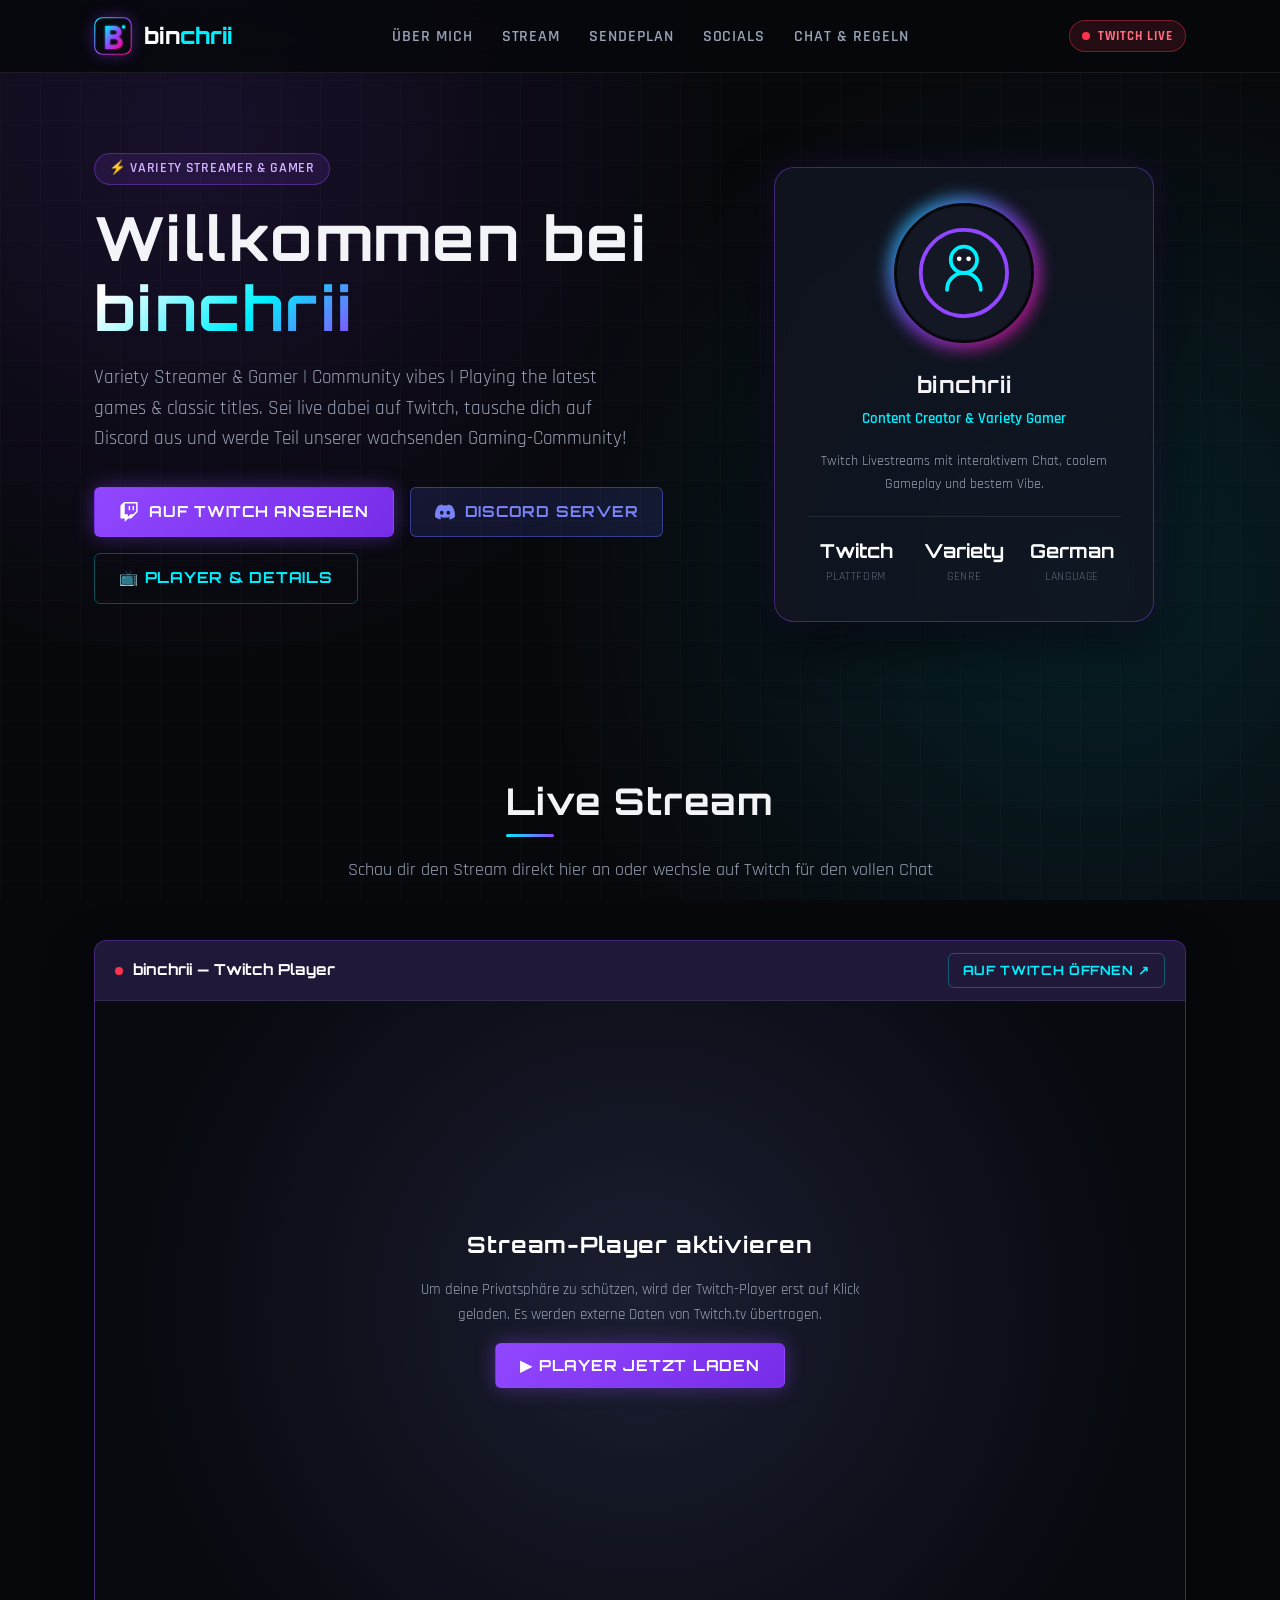
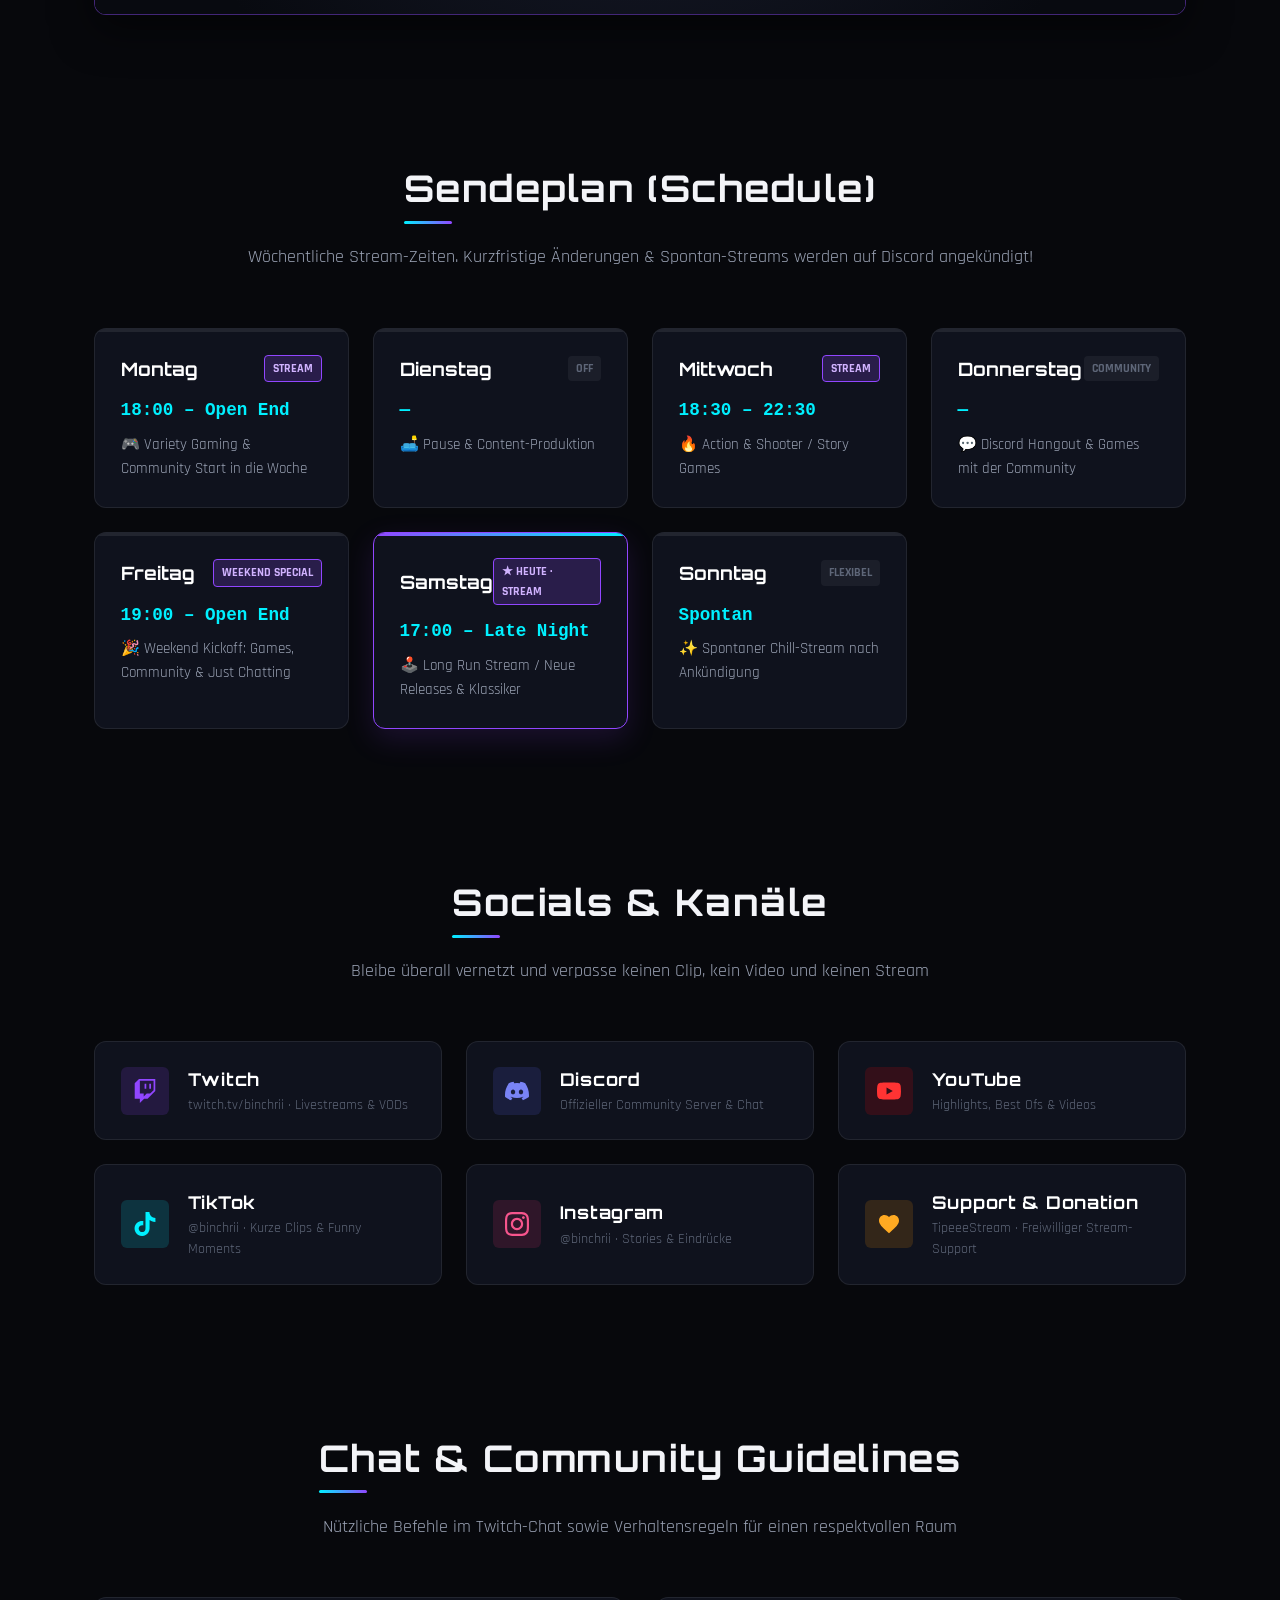
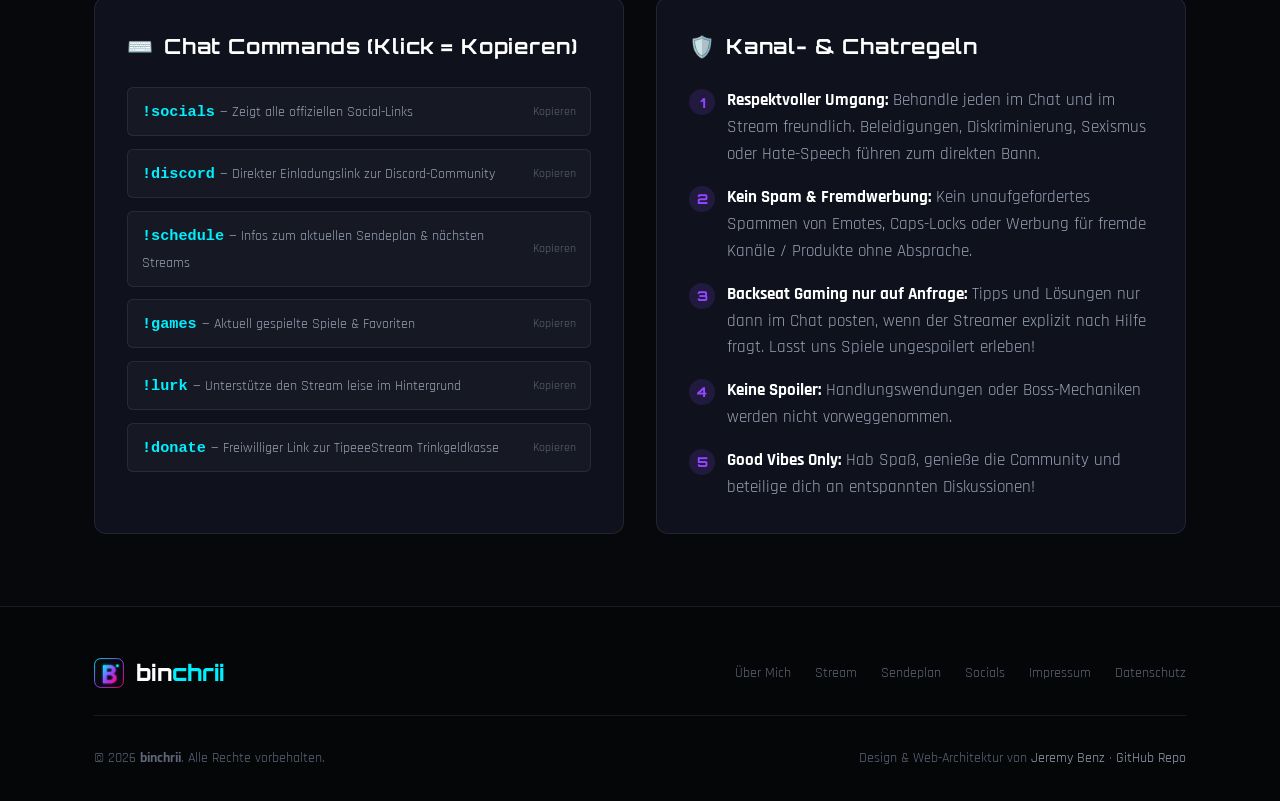
==== index.html @ 11d56824 "feat(web): initial responsive cyberpunk streamer website for binchrii" ====
<!DOCTYPE html>
<html lang="de">
<head>
  <meta charset="UTF-8">
  <meta name="viewport" content="width=device-width, initial-scale=1.0">
  <title>binchrii — Offizielle Web-Präsenz & Twitch Streamer Hub</title>
  <meta name="description" content="Offizielle Website für den Twitch-Streamer binchrii. Variety Gaming, Community Streams, aktueller Sendeplan, Chat-Befehle und alle Social-Media-Links.">
  <meta name="theme-color" content="#07080c">
  
  <!-- Open Graph / Social Meta -->
  <meta property="og:type" content="website">
  <meta property="og:url" content="https://benzjeremy.github.io/binchrii/">
  <meta property="og:title" content="binchrii — Variety Streamer & Gamer">
  <meta property="og:description" content="Community vibes, aktuelle Spiele, Klassiker und regelmäßige Livestreams auf Twitch.">
  <meta property="og:image" content="https://benzjeremy.github.io/binchrii/favicon.svg">

  <!-- Favicon -->
  <link rel="icon" type="image/svg+xml" href="favicon.svg">
  <link rel="alternate icon" href="favicon.ico">

  <!-- Google Fonts: Orbitron & Rajdhani -->
  <link rel="preconnect" href="https://fonts.googleapis.com">
  <link rel="preconnect" href="https://fonts.gstatic.com" crossorigin>
  <link href="https://fonts.googleapis.com/css2?family=Orbitron:wght@500;700;800;900&family=Rajdhani:wght@500;600;700&display=swap" rel="stylesheet">

  <!-- Custom CSS -->
  <link rel="stylesheet" href="style.css">
</head>
<body>

  <!-- ==================== HEADER / NAVBAR ==================== -->
  <header class="site-header">
    <div class="container nav-wrap">
      <a href="#" class="brand" aria-label="binchrii Startseite">
        <div class="brand-icon">
          <img src="favicon.svg" alt="binchrii Logo" width="38" height="38">
        </div>
        <span>bin<span class="brand-highlight">chrii</span></span>
      </a>

      <ul class="nav-links" id="main-nav">
        <li><a href="#about">Über Mich</a></li>
        <li><a href="#stream">Stream</a></li>
        <li><a href="#schedule">Sendeplan</a></li>
        <li><a href="#socials">Socials</a></li>
        <li><a href="#community">Chat & Regeln</a></li>
      </ul>

      <div class="nav-cta">
        <a href="https://twitch.tv/binchrii" target="_blank" rel="noopener noreferrer" class="live-badge" title="Direkt zu twitch.tv/binchrii">
          <span class="pulse-dot"></span>
          <span>Twitch Live</span>
        </a>
        <button class="mobile-toggle" aria-label="Menü umschalten" aria-expanded="false">☰</button>
      </div>
    </div>
  </header>

  <!-- ==================== HERO SECTION ==================== -->
  <section class="hero" id="about">
    <div class="container hero-grid">
      <div class="hero-content">
        <div class="hero-tagline">
          <span>⚡ Variety Streamer & Gamer</span>
        </div>
        <h1 class="hero-title">
          Willkommen bei <br>
          <span class="gradient-text">binchrii</span>
        </h1>
        <p class="hero-bio">
          Variety Streamer & Gamer | Community vibes | Playing the latest games & classic titles. Sei live dabei auf Twitch, tausche dich auf Discord aus und werde Teil unserer wachsenden Gaming-Community!
        </p>

        <div class="hero-actions">
          <a href="https://twitch.tv/binchrii" target="_blank" rel="noopener noreferrer" class="btn btn-twitch">
            <svg width="20" height="20" viewBox="0 0 24 24" fill="currentColor">
              <path d="M11.571 4.714h1.715v5.143H11.57zm4.715 0H18v5.143h-1.714zM6 0L1.714 4.286v15.428h5.143V24l4.286-4.286h3.428L22.286 12V0zm14.571 11.143l-3.428 3.428h-3.429l-3 3v-3H6.857V1.714h13.714Z"/>
            </svg>
            Auf Twitch Ansehen
          </a>
          <a href="https://discord.com/invite/e4YFVhpDB4" target="_blank" rel="noopener noreferrer" class="btn btn-discord">
            <svg width="20" height="20" viewBox="0 0 24 24" fill="currentColor">
              <path d="M20.317 4.37a19.791 19.791 0 0 0-4.885-1.515.074.074 0 0 0-.079.037c-.21.375-.444.864-.608 1.25a18.27 18.27 0 0 0-5.487 0 12.64 12.64 0 0 0-.617-1.25.077.077 0 0 0-.079-.037A19.736 19.736 0 0 0 3.677 4.37a.07.07 0 0 0-.032.027C.533 9.046-.32 13.58.099 18.057a.082.082 0 0 0 .031.057 19.9 19.9 0 0 0 5.993 3.03.078.078 0 0 0 .084-.028 14.09 14.09 0 0 0 1.226-1.994.076.076 0 0 0-.041-.106 13.107 13.107 0 0 1-1.872-.892.077.077 0 0 1-.008-.128 10.2 10.2 0 0 0 .372-.292.074.074 0 0 1 .077-.01c3.929 1.793 8.18 1.793 12.061 0a.074.074 0 0 1 .078.01c.12.098.246.198.373.292a.077.077 0 0 1-.006.127 12.299 12.299 0 0 1-1.873.893.077.077 0 0 0-.041.107c.36.698.772 1.362 1.225 1.993a.076.076 0 0 0 .084.028 19.839 19.839 0 0 0 6.002-3.03.077.077 0 0 0 .032-.054c.5-5.177-.838-9.674-3.549-13.66a.061.061 0 0 0-.031-.028zM8.02 15.33c-1.183 0-2.157-1.085-2.157-2.419 0-1.333.956-2.419 2.157-2.419 1.21 0 2.176 1.096 2.157 2.42 0 1.333-.956 2.418-2.157 2.418zm7.975 0c-1.183 0-2.157-1.085-2.157-2.419 0-1.333.955-2.419 2.157-2.419 1.21 0 2.176 1.096 2.157 2.42 0 1.333-.946 2.418-2.157 2.418z"/>
            </svg>
            Discord Server
          </a>
          <a href="#stream" class="btn btn-outline">
            📺 Player & Details
          </a>
        </div>
      </div>

      <!-- Streamer Avatar Card -->
      <div class="hero-visual">
        <div class="streamer-card">
          <div class="avatar-wrapper">
            <div class="avatar-glow"></div>
            <div class="avatar-img">
              <svg viewBox="0 0 100 100" fill="none" xmlns="http://www.w3.org/2000/svg">
                <circle cx="50" cy="50" r="46" stroke="#9146ff" stroke-width="4"/>
                <path d="M32 68C32 58 40 50 50 50C60 50 68 58 68 68" stroke="#00f0ff" stroke-width="4" stroke-linecap="round"/>
                <circle cx="50" cy="36" r="14" stroke="#00f0ff" stroke-width="4"/>
                <circle cx="45" cy="35" r="2.5" fill="#fff"/>
                <circle cx="55" cy="35" r="2.5" fill="#fff"/>
              </svg>
            </div>
          </div>
          <div class="streamer-meta">
            <h3>binchrii</h3>
            <div class="streamer-role">Content Creator & Variety Gamer</div>
            <p style="font-size: 0.9rem;">Twitch Livestreams mit interaktivem Chat, coolem Gameplay und bestem Vibe.</p>
          </div>
          <div class="stream-stats">
            <div class="stat-item">
              <div class="stat-value">Twitch</div>
              <div class="stat-label">Plattform</div>
            </div>
            <div class="stat-item">
              <div class="stat-value">Variety</div>
              <div class="stat-label">Genre</div>
            </div>
            <div class="stat-item">
              <div class="stat-value">German</div>
              <div class="stat-label">Language</div>
            </div>
          </div>
        </div>
      </div>
    </div>
  </section>

  <!-- ==================== STREAM PLAYER SECTION ==================== -->
  <section class="section" id="stream">
    <div class="container">
      <div class="section-header">
        <h2 class="section-title">Live Stream</h2>
        <p class="section-subtitle">Schau dir den Stream direkt hier an oder wechsle auf Twitch für den vollen Chat</p>
      </div>

      <div class="player-box">
        <div class="player-header">
          <div class="player-title">
            <span class="pulse-dot"></span>
            <span>binchrii — Twitch Player</span>
          </div>
          <a href="https://twitch.tv/binchrii" target="_blank" rel="noopener noreferrer" class="btn btn-outline" style="padding: 6px 14px; font-size: 0.8rem;">
            Auf Twitch öffnen ↗
          </a>
        </div>
        <div class="player-frame-wrap" id="twitch-player-container">
          <div class="player-placeholder" id="player-placeholder">
            <h3 style="color:#fff; font-size: 1.4rem;">Stream-Player aktivieren</h3>
            <p style="max-width: 480px; font-size: 0.95rem;">
              Um deine Privatsphäre zu schützen, wird der Twitch-Player erst auf Klick geladen. Es werden externe Daten von Twitch.tv übertragen.
            </p>
            <button id="load-player-btn" class="btn btn-twitch">
              ▶ Player jetzt laden
            </button>
          </div>
        </div>
      </div>
    </div>
  </section>

  <!-- ==================== SCHEDULE SECTION ==================== -->
  <section class="section" id="schedule">
    <div class="container">
      <div class="section-header">
        <h2 class="section-title">Sendeplan (Schedule)</h2>
        <p class="section-subtitle">Wöchentliche Stream-Zeiten. Kurzfristige Änderungen & Spontan-Streams werden auf Discord angekündigt!</p>
      </div>

      <div class="schedule-grid">
        <!-- Monday -->
        <div class="schedule-card" data-day="monday">
          <div class="schedule-day">
            <span class="day-name">Montag</span>
            <span class="day-badge stream">Stream</span>
          </div>
          <div class="schedule-time">18:00 – Open End</div>
          <div class="schedule-game">🎮 Variety Gaming & Community Start in die Woche</div>
        </div>

        <!-- Tuesday -->
        <div class="schedule-card" data-day="tuesday">
          <div class="schedule-day">
            <span class="day-name">Dienstag</span>
            <span class="day-badge off">Off</span>
          </div>
          <div class="schedule-time">—</div>
          <div class="schedule-game">🛋️ Pause & Content-Produktion</div>
        </div>

        <!-- Wednesday -->
        <div class="schedule-card" data-day="wednesday">
          <div class="schedule-day">
            <span class="day-name">Mittwoch</span>
            <span class="day-badge stream">Stream</span>
          </div>
          <div class="schedule-time">18:30 – 22:30</div>
          <div class="schedule-game">🔥 Action & Shooter / Story Games</div>
        </div>

        <!-- Thursday -->
        <div class="schedule-card" data-day="thursday">
          <div class="schedule-day">
            <span class="day-name">Donnerstag</span>
            <span class="day-badge off">Community</span>
          </div>
          <div class="schedule-time">—</div>
          <div class="schedule-game">💬 Discord Hangout & Games mit der Community</div>
        </div>

        <!-- Friday -->
        <div class="schedule-card" data-day="friday">
          <div class="schedule-day">
            <span class="day-name">Freitag</span>
            <span class="day-badge stream">Weekend Special</span>
          </div>
          <div class="schedule-time">19:00 – Open End</div>
          <div class="schedule-game">🎉 Weekend Kickoff: Games, Community & Just Chatting</div>
        </div>

        <!-- Saturday -->
        <div class="schedule-card" data-day="saturday">
          <div class="schedule-day">
            <span class="day-name">Samstag</span>
            <span class="day-badge stream">Stream</span>
          </div>
          <div class="schedule-time">17:00 – Late Night</div>
          <div class="schedule-game">🕹️ Long Run Stream / Neue Releases & Klassiker</div>
        </div>

        <!-- Sunday -->
        <div class="schedule-card" data-day="sunday">
          <div class="schedule-day">
            <span class="day-name">Sonntag</span>
            <span class="day-badge off">Flexibel</span>
          </div>
          <div class="schedule-time">Spontan</div>
          <div class="schedule-game">✨ Spontaner Chill-Stream nach Ankündigung</div>
        </div>
      </div>
    </div>
  </section>

  <!-- ==================== SOCIALS GRID ==================== -->
  <section class="section" id="socials">
    <div class="container">
      <div class="section-header">
        <h2 class="section-title">Socials & Kanäle</h2>
        <p class="section-subtitle">Bleibe überall vernetzt und verpasse keinen Clip, kein Video und keinen Stream</p>
      </div>

      <div class="socials-grid">
        <!-- Twitch -->
        <a href="https://twitch.tv/binchrii" target="_blank" rel="noopener noreferrer" class="social-card" data-network="twitch">
          <div class="social-icon">
            <svg width="24" height="24" viewBox="0 0 24 24" fill="currentColor">
              <path d="M11.571 4.714h1.715v5.143H11.57zm4.715 0H18v5.143h-1.714zM6 0L1.714 4.286v15.428h5.143V24l4.286-4.286h3.428L22.286 12V0zm14.571 11.143l-3.428 3.428h-3.429l-3 3v-3H6.857V1.714h13.714Z"/>
            </svg>
          </div>
          <div class="social-info">
            <h4>Twitch</h4>
            <p>twitch.tv/binchrii · Livestreams & VODs</p>
          </div>
        </a>

        <!-- Discord -->
        <a href="https://discord.com/invite/e4YFVhpDB4" target="_blank" rel="noopener noreferrer" class="social-card" data-network="discord">
          <div class="social-icon">
            <svg width="24" height="24" viewBox="0 0 24 24" fill="currentColor">
              <path d="M20.317 4.37a19.791 19.791 0 0 0-4.885-1.515.074.074 0 0 0-.079.037c-.21.375-.444.864-.608 1.25a18.27 18.27 0 0 0-5.487 0 12.64 12.64 0 0 0-.617-1.25.077.077 0 0 0-.079-.037A19.736 19.736 0 0 0 3.677 4.37a.07.07 0 0 0-.032.027C.533 9.046-.32 13.58.099 18.057a.082.082 0 0 0 .031.057 19.9 19.9 0 0 0 5.993 3.03.078.078 0 0 0 .084-.028 14.09 14.09 0 0 0 1.226-1.994.076.076 0 0 0-.041-.106 13.107 13.107 0 0 1-1.872-.892.077.077 0 0 1-.008-.128 10.2 10.2 0 0 0 .372-.292.074.074 0 0 1 .077-.01c3.929 1.793 8.18 1.793 12.061 0a.074.074 0 0 1 .078.01c.12.098.246.198.373.292a.077.077 0 0 1-.006.127 12.299 12.299 0 0 1-1.873.893.077.077 0 0 0-.041.107c.36.698.772 1.362 1.225 1.993a.076.076 0 0 0 .084.028 19.839 19.839 0 0 0 6.002-3.03.077.077 0 0 0 .032-.054c.5-5.177-.838-9.674-3.549-13.66a.061.061 0 0 0-.031-.028zM8.02 15.33c-1.183 0-2.157-1.085-2.157-2.419 0-1.333.956-2.419 2.157-2.419 1.21 0 2.176 1.096 2.157 2.42 0 1.333-.956 2.418-2.157 2.418zm7.975 0c-1.183 0-2.157-1.085-2.157-2.419 0-1.333.955-2.419 2.157-2.419 1.21 0 2.176 1.096 2.157 2.42 0 1.333-.946 2.418-2.157 2.418z"/>
            </svg>
          </div>
          <div class="social-info">
            <h4>Discord</h4>
            <p>Offizieller Community Server & Chat</p>
          </div>
        </a>

        <!-- YouTube -->
        <a href="https://www.youtube.com/channel/UCqlCn9YR-PKGJGw3qY9AoHQ" target="_blank" rel="noopener noreferrer" class="social-card" data-network="youtube">
          <div class="social-icon">
            <svg width="24" height="24" viewBox="0 0 24 24" fill="currentColor">
              <path d="M23.498 6.186a3.016 3.016 0 0 0-2.122-2.136C19.505 3.545 12 3.545 12 3.545s-7.505 0-9.377.505A3.017 3.017 0 0 0 .502 6.186C0 8.07 0 12 0 12s0 3.93.502 5.814a3.016 3.016 0 0 0 2.122 2.136c1.871.505 9.376.505 9.376.505s7.505 0 9.377-.505a3.015 3.015 0 0 0 2.122-2.136C24 15.93 24 12 24 12s0-3.93-.502-5.814zM9.545 15.568V8.432L15.818 12l-6.273 3.568z"/>
            </svg>
          </div>
          <div class="social-info">
            <h4>YouTube</h4>
            <p>Highlights, Best Ofs & Videos</p>
          </div>
        </a>

        <!-- TikTok -->
        <a href="https://www.tiktok.com/@binchrii" target="_blank" rel="noopener noreferrer" class="social-card" data-network="tiktok">
          <div class="social-icon">
            <svg width="24" height="24" viewBox="0 0 24 24" fill="currentColor">
              <path d="M12.525.02c1.31-.02 2.61-.01 3.91-.02.08 1.53.63 3.09 1.75 4.17 1.12 1.11 2.7 1.62 4.24 1.79v4.03c-1.44-.05-2.89-.35-4.2-.97-.57-.26-1.1-.59-1.62-1.01-.01 2.92.01 5.84-.02 8.75-.08 1.4-.54 2.79-1.35 3.94-1.31 1.92-3.58 3.17-5.91 3.21-1.43.08-2.86-.31-4.08-1.03-2.02-1.19-3.44-3.37-3.65-5.71-.02-.5-.03-1-.01-1.49.18-1.9 1.12-3.72 2.58-4.96 1.66-1.44 3.98-2.13 6.15-1.72.02 1.48-.04 2.96-.04 4.44-.99-.32-2.15-.23-3.02.37-.63.41-1.11 1.04-1.36 1.75-.21.51-.24 1.07-.14 1.61.24 1.64 1.82 3.02 3.5 2.87 1.12-.01 2.19-.66 2.77-1.61.19-.33.4-.67.41-1.06.1-1.79.06-3.57.07-5.36.01-4.03-.01-8.05.02-12.07z"/>
            </svg>
          </div>
          <div class="social-info">
            <h4>TikTok</h4>
            <p>@binchrii · Kurze Clips & Funny Moments</p>
          </div>
        </a>

        <!-- Instagram -->
        <a href="https://www.instagram.com/binchrii" target="_blank" rel="noopener noreferrer" class="social-card" data-network="instagram">
          <div class="social-icon">
            <svg width="24" height="24" viewBox="0 0 24 24" fill="currentColor">
              <path d="M12 2.163c3.204 0 3.584.012 4.85.07 3.252.148 4.771 1.691 4.919 4.919.058 1.265.069 1.645.069 4.849 0 3.205-.012 3.584-.069 4.849-.149 3.225-1.664 4.771-4.919 4.919-1.266.058-1.644.07-4.85.07-3.204 0-3.584-.012-4.849-.07-3.26-.149-4.771-1.699-4.919-4.92-.058-1.265-.07-1.644-.07-4.849 0-3.204.013-3.583.07-4.849.149-3.227 1.664-4.771 4.919-4.919 1.266-.057 1.645-.069 4.849-.069zm0-2.163c-3.259 0-3.667.014-4.947.072-4.358.2-6.78 2.618-6.98 6.98-.059 1.281-.073 1.689-.073 4.948 0 3.259.014 3.668.072 4.948.2 4.358 2.618 6.78 6.98 6.98 1.281.058 1.689.072 4.948.072 3.259 0 3.668-.014 4.948-.072 4.354-.2 6.782-2.618 6.979-6.98.059-1.28.073-1.689.073-4.948 0-3.259-.014-3.667-.072-4.947-.196-4.354-2.617-6.78-6.979-6.98-1.281-.059-1.69-.073-4.949-.073zm0 5.838c-3.403 0-6.162 2.759-6.162 6.162s2.759 6.163 6.162 6.163 6.162-2.759 6.162-6.163c0-3.403-2.759-6.162-6.162-6.162zm0 10.162c-2.209 0-4-1.79-4-4 0-2.209 1.791-4 4-4s4 1.791 4 4c0 2.21-1.791 4-4 4zm6.406-11.845c-.796 0-1.441.645-1.441 1.44s.645 1.44 1.441 1.44c.795 0 1.439-.645 1.439-1.44s-.644-1.44-1.439-1.44z"/>
            </svg>
          </div>
          <div class="social-info">
            <h4>Instagram</h4>
            <p>@binchrii · Stories & Eindrücke</p>
          </div>
        </a>

        <!-- Tip / Donation -->
        <a href="https://www.tipeeestream.com/binchrii/donation" target="_blank" rel="noopener noreferrer" class="social-card" data-network="tipeee">
          <div class="social-icon">
            <svg width="24" height="24" viewBox="0 0 24 24" fill="currentColor">
              <path d="M12 21.35l-1.45-1.32C5.4 15.36 2 12.28 2 8.5 2 5.42 4.42 3 7.5 3c1.74 0 3.41.81 4.5 2.09C13.09 3.81 14.76 3 16.5 3 19.58 3 22 5.42 22 8.5c0 3.78-3.4 6.86-8.55 11.54L12 21.35z"/>
            </svg>
          </div>
          <div class="social-info">
            <h4>Support & Donation</h4>
            <p>TipeeeStream · Freiwilliger Stream-Support</p>
          </div>
        </a>
      </div>
    </div>
  </section>

  <!-- ==================== COMMANDS & RULES SECTION ==================== -->
  <section class="section" id="community">
    <div class="container">
      <div class="section-header">
        <h2 class="section-title">Chat & Community Guidelines</h2>
        <p class="section-subtitle">Nützliche Befehle im Twitch-Chat sowie Verhaltensregeln für einen respektvollen Raum</p>
      </div>

      <div class="two-col-grid">
        <!-- Chat Commands Directory -->
        <div class="box-card">
          <h3>
            <span>⌨️</span>
            <span>Chat Commands (Klick = Kopieren)</span>
          </h3>
          <div class="commands-list">
            <div class="cmd-item" data-command="!socials" title="Klicken zum Kopieren">
              <div>
                <span class="cmd-trigger">!socials</span>
                <span class="cmd-desc"> — Zeigt alle offiziellen Social-Links</span>
              </div>
              <span class="cmd-copy-hint">Kopieren</span>
            </div>

            <div class="cmd-item" data-command="!discord" title="Klicken zum Kopieren">
              <div>
                <span class="cmd-trigger">!discord</span>
                <span class="cmd-desc"> — Direkter Einladungslink zur Discord-Community</span>
              </div>
              <span class="cmd-copy-hint">Kopieren</span>
            </div>

            <div class="cmd-item" data-command="!schedule" title="Klicken zum Kopieren">
              <div>
                <span class="cmd-trigger">!schedule</span>
                <span class="cmd-desc"> — Infos zum aktuellen Sendeplan & nächsten Streams</span>
              </div>
              <span class="cmd-copy-hint">Kopieren</span>
            </div>

            <div class="cmd-item" data-command="!games" title="Klicken zum Kopieren">
              <div>
                <span class="cmd-trigger">!games</span>
                <span class="cmd-desc"> — Aktuell gespielte Spiele & Favoriten</span>
              </div>
              <span class="cmd-copy-hint">Kopieren</span>
            </div>

            <div class="cmd-item" data-command="!lurk" title="Klicken zum Kopieren">
              <div>
                <span class="cmd-trigger">!lurk</span>
                <span class="cmd-desc"> — Unterstütze den Stream leise im Hintergrund</span>
              </div>
              <span class="cmd-copy-hint">Kopieren</span>
            </div>

            <div class="cmd-item" data-command="!donate" title="Klicken zum Kopieren">
              <div>
                <span class="cmd-trigger">!donate</span>
                <span class="cmd-desc"> — Freiwilliger Link zur TipeeeStream Trinkgeldkasse</span>
              </div>
              <span class="cmd-copy-hint">Kopieren</span>
            </div>
          </div>
        </div>

        <!-- Chat Rules -->
        <div class="box-card">
          <h3>
            <span>🛡️</span>
            <span>Kanal- & Chatregeln</span>
          </h3>
          <ul class="rules-list">
            <li>
              <span class="rule-number">1</span>
              <div>
                <strong style="color:#fff;">Respektvoller Umgang:</strong>
                Behandle jeden im Chat und im Stream freundlich. Beleidigungen, Diskriminierung, Sexismus oder Hate-Speech führen zum direkten Bann.
              </div>
            </li>
            <li>
              <span class="rule-number">2</span>
              <div>
                <strong style="color:#fff;">Kein Spam & Fremdwerbung:</strong>
                Kein unaufgefordertes Spammen von Emotes, Caps-Locks oder Werbung für fremde Kanäle / Produkte ohne Absprache.
              </div>
            </li>
            <li>
              <span class="rule-number">3</span>
              <div>
                <strong style="color:#fff;">Backseat Gaming nur auf Anfrage:</strong>
                Tipps und Lösungen nur dann im Chat posten, wenn der Streamer explizit nach Hilfe fragt. Lasst uns Spiele ungespoilert erleben!
              </div>
            </li>
            <li>
              <span class="rule-number">4</span>
              <div>
                <strong style="color:#fff;">Keine Spoiler:</strong>
                Handlungswendungen oder Boss-Mechaniken werden nicht vorweggenommen.
              </div>
            </li>
            <li>
              <span class="rule-number">5</span>
              <div>
                <strong style="color:#fff;">Good Vibes Only:</strong>
                Hab Spaß, genieße die Community und beteilige dich an entspannten Diskussionen!
              </div>
            </li>
          </ul>
        </div>
      </div>
    </div>
  </section>

  <!-- ==================== FOOTER ==================== -->
  <footer class="site-footer">
    <div class="container">
      <div class="footer-top">
        <div class="brand">
          <img src="favicon.svg" alt="binchrii Logo" width="30" height="30">
          <span>bin<span class="brand-highlight">chrii</span></span>
        </div>
        <ul class="footer-links">
          <li><a href="#about">Über Mich</a></li>
          <li><a href="#stream">Stream</a></li>
          <li><a href="#schedule">Sendeplan</a></li>
          <li><a href="#socials">Socials</a></li>
          <li><a href="impressum.html">Impressum</a></li>
          <li><a href="datenschutz.html">Datenschutz</a></li>
        </ul>
      </div>

      <div class="footer-bottom">
        <div>
          © 2026 <strong>binchrii</strong>. Alle Rechte vorbehalten.
        </div>
        <div class="footer-credit">
          Design & Web-Architektur von <a href="https://benzjeremy.github.io/" target="_blank">Jeremy Benz</a> · 
          <a href="https://github.com/benzjeremy/binchrii" target="_blank">GitHub Repo</a>
        </div>
      </div>
    </div>
  </footer>

  <!-- Toast Notification Container -->
  <div id="toast" class="toast" role="status" aria-live="polite"></div>

  <!-- Vanilla JavaScript -->
  <script src="app.js"></script>
</body>
</html>
---- style.css ----
/* ==========================================================================
   binchrii — Cyberpunk / Neon Streamer Hub Stylesheet
   Pure CSS3 | Zero-Bloat | Fully Responsive
   ========================================================================== */

:root {
  --bg-dark: #07080c;
  --bg-primary: #0b0d13;
  --bg-surface: #121622;
  --bg-card: rgba(18, 22, 34, 0.8);
  --bg-card-hover: rgba(26, 33, 52, 0.9);
  
  --accent-cyan: #00f0ff;
  --accent-cyan-glow: rgba(0, 240, 255, 0.3);
  --accent-purple: #9146ff;
  --accent-purple-glow: rgba(145, 70, 255, 0.35);
  --accent-pink: #ff007f;
  --accent-pink-glow: rgba(255, 0, 127, 0.3);
  --live-color: #ff334b;

  --text-primary: #f3f4f8;
  --text-secondary: #9aa2b4;
  --text-muted: #5e6678;

  --border-subtle: rgba(255, 255, 255, 0.08);
  --border-neon: rgba(0, 240, 255, 0.3);
  --border-purple: rgba(145, 70, 255, 0.4);

  --font-heading: 'Orbitron', 'Rajdhani', -apple-system, BlinkMacSystemFont, "Segoe UI", Roboto, sans-serif;
  --font-body: 'Rajdhani', -apple-system, BlinkMacSystemFont, "Segoe UI", Roboto, sans-serif;
  --font-mono: ui-monospace, SFMono-Regular, Menlo, Monaco, Consolas, monospace;

  --transition-fast: 0.2s ease;
  --transition-normal: 0.3s cubic-bezier(0.16, 1, 0.3, 1);
  --radius-sm: 6px;
  --radius-md: 12px;
  --radius-lg: 20px;
}

/* Reset & Base */
*, *::before, *::after {
  box-sizing: border-box;
  margin: 0;
  padding: 0;
}

html {
  scroll-behavior: smooth;
  color-scheme: dark;
}

body {
  background-color: var(--bg-dark);
  background-image: 
    radial-gradient(circle at 15% 15%, rgba(145, 70, 255, 0.12) 0%, transparent 40%),
    radial-gradient(circle at 85% 65%, rgba(0, 240, 255, 0.1) 0%, transparent 45%),
    linear-gradient(rgba(255, 255, 255, 0.015) 1px, transparent 1px),
    linear-gradient(90deg, rgba(255, 255, 255, 0.015) 1px, transparent 1px);
  background-size: 100% 100%, 100% 100%, 40px 40px, 40px 40px;
  background-attachment: fixed;
  color: var(--text-primary);
  font-family: var(--font-body);
  font-size: 1.05rem;
  line-height: 1.6;
  min-height: 100vh;
  display: flex;
  flex-direction: column;
  overflow-x: hidden;
}

/* Container */
.container {
  max-width: 1140px;
  margin: 0 auto;
  padding: 0 1.5rem;
  width: 100%;
}

/* Typography */
h1, h2, h3, h4, .brand-font {
  font-family: var(--font-heading);
  letter-spacing: 0.04em;
  font-weight: 700;
}

h1 {
  font-size: clamp(2.2rem, 5vw, 3.8rem);
  line-height: 1.15;
}

h2 {
  font-size: clamp(1.6rem, 3.5vw, 2.3rem);
  margin-bottom: 0.8rem;
  position: relative;
  display: inline-block;
}

h2.section-title::after {
  content: '';
  position: absolute;
  left: 0;
  bottom: -6px;
  width: 48px;
  height: 3px;
  background: linear-gradient(90deg, var(--accent-cyan), var(--accent-purple));
  border-radius: 2px;
}

p {
  color: var(--text-secondary);
}

a {
  color: var(--accent-cyan);
  text-decoration: none;
  transition: all var(--transition-fast);
}

a:hover {
  color: #fff;
  text-shadow: 0 0 8px var(--accent-cyan);
}

/* Header & Navbar */
.site-header {
  position: sticky;
  top: 0;
  z-index: 100;
  backdrop-filter: blur(14px);
  -webkit-backdrop-filter: blur(14px);
  background: rgba(7, 8, 12, 0.85);
  border-bottom: 1px solid var(--border-subtle);
  transition: border-color var(--transition-fast);
}

.site-header.scrolled {
  border-bottom-color: var(--border-neon);
}

.nav-wrap {
  display: flex;
  align-items: center;
  justify-content: space-between;
  height: 72px;
}

.brand {
  display: flex;
  align-items: center;
  gap: 12px;
  font-family: var(--font-heading);
  font-size: 1.4rem;
  font-weight: 800;
  color: #fff;
  text-transform: lowercase;
}

.brand-icon {
  width: 38px;
  height: 38px;
  border-radius: 10px;
  display: flex;
  align-items: center;
  justify-content: center;
  box-shadow: 0 0 15px var(--accent-purple-glow);
  transition: transform var(--transition-fast);
}

.brand:hover .brand-icon {
  transform: scale(1.08) rotate(-4deg);
}

.brand-highlight {
  color: var(--accent-cyan);
}

.nav-links {
  display: flex;
  align-items: center;
  gap: 1.8rem;
  list-style: none;
}

.nav-links a {
  font-size: 1rem;
  font-weight: 600;
  color: var(--text-secondary);
  text-transform: uppercase;
  letter-spacing: 0.06em;
  padding: 6px 0;
  position: relative;
}

.nav-links a:hover,
.nav-links a.active {
  color: #fff;
}

.nav-links a::after {
  content: '';
  position: absolute;
  bottom: 0;
  left: 0;
  width: 0;
  height: 2px;
  background: var(--accent-cyan);
  transition: width var(--transition-fast);
  box-shadow: 0 0 8px var(--accent-cyan);
}

.nav-links a:hover::after,
.nav-links a.active::after {
  width: 100%;
}

.nav-cta {
  display: flex;
  align-items: center;
  gap: 1rem;
}

.live-badge {
  display: inline-flex;
  align-items: center;
  gap: 8px;
  background: rgba(255, 51, 75, 0.12);
  border: 1px solid rgba(255, 51, 75, 0.4);
  color: #ff6b7e;
  padding: 5px 12px;
  border-radius: 30px;
  font-size: 0.8rem;
  font-weight: 700;
  letter-spacing: 0.08em;
  text-transform: uppercase;
}

.pulse-dot {
  width: 8px;
  height: 8px;
  background: var(--live-color);
  border-radius: 50%;
  box-shadow: 0 0 0 0 rgba(255, 51, 75, 0.7);
  animation: pulseLive 1.8s infinite;
}

@keyframes pulseLive {
  0% {
    box-shadow: 0 0 0 0 rgba(255, 51, 75, 0.7);
  }
  70% {
    box-shadow: 0 0 0 10px rgba(255, 51, 75, 0);
  }
  100% {
    box-shadow: 0 0 0 0 rgba(255, 51, 75, 0);
  }
}

/* Mobile Toggle */
.mobile-toggle {
  display: none;
  background: none;
  border: none;
  color: var(--text-primary);
  font-size: 1.6rem;
  cursor: pointer;
  padding: 6px;
}

/* Hero Section */
.hero {
  padding: 5rem 0 4rem;
  position: relative;
}

.hero-grid {
  display: grid;
  grid-template-columns: 1.15fr 0.85fr;
  align-items: center;
  gap: 3rem;
}

.hero-tagline {
  display: inline-flex;
  align-items: center;
  gap: 8px;
  padding: 4px 14px;
  background: rgba(145, 70, 255, 0.12);
  border: 1px solid var(--border-purple);
  border-radius: 20px;
  color: #d1b3ff;
  font-size: 0.85rem;
  font-weight: 600;
  letter-spacing: 0.05em;
  margin-bottom: 1.2rem;
  text-transform: uppercase;
}

.hero-title {
  margin-bottom: 1.2rem;
}

.gradient-text {
  background: linear-gradient(135deg, #ffffff 10%, var(--accent-cyan) 60%, var(--accent-purple) 100%);
  -webkit-background-clip: text;
  -webkit-text-fill-color: transparent;
  display: inline-block;
}

.hero-bio {
  font-size: 1.2rem;
  color: var(--text-secondary);
  margin-bottom: 2rem;
  max-width: 540px;
}

.hero-actions {
  display: flex;
  flex-wrap: wrap;
  gap: 1rem;
  margin-bottom: 2rem;
}

/* Buttons */
.btn {
  display: inline-flex;
  align-items: center;
  justify-content: center;
  gap: 10px;
  padding: 12px 24px;
  border-radius: var(--radius-sm);
  font-family: var(--font-heading);
  font-size: 0.95rem;
  font-weight: 700;
  letter-spacing: 0.05em;
  text-transform: uppercase;
  cursor: pointer;
  transition: all var(--transition-normal);
  border: 1px solid transparent;
  text-decoration: none;
}

.btn-twitch {
  background: linear-gradient(135deg, #9146ff, #772ce8);
  color: #fff;
  box-shadow: 0 0 20px rgba(145, 70, 255, 0.4);
}

.btn-twitch:hover {
  background: linear-gradient(135deg, #9f5cf7, #823be8);
  color: #fff;
  box-shadow: 0 0 30px rgba(145, 70, 255, 0.7);
  transform: translateY(-2px);
}

.btn-discord {
  background: rgba(88, 101, 242, 0.15);
  border-color: rgba(88, 101, 242, 0.5);
  color: #7983f5;
}

.btn-discord:hover {
  background: rgba(88, 101, 242, 0.3);
  color: #fff;
  border-color: #5865F2;
  box-shadow: 0 0 20px rgba(88, 101, 242, 0.4);
  transform: translateY(-2px);
}

.btn-outline {
  background: transparent;
  border: 1px solid var(--border-neon);
  color: var(--accent-cyan);
}

.btn-outline:hover {
  background: rgba(0, 240, 255, 0.1);
  color: #fff;
  box-shadow: 0 0 20px var(--accent-cyan-glow);
  transform: translateY(-2px);
}

/* Hero Visual / Avatar Card */
.hero-visual {
  display: flex;
  justify-content: center;
}

.streamer-card {
  position: relative;
  width: 100%;
  max-width: 380px;
  background: var(--bg-card);
  border: 1px solid var(--border-purple);
  border-radius: var(--radius-lg);
  padding: 2.2rem 2rem;
  backdrop-filter: blur(12px);
  text-align: center;
  box-shadow: 0 20px 50px rgba(0, 0, 0, 0.6), 0 0 30px rgba(145, 70, 255, 0.15);
  transition: transform var(--transition-normal), border-color var(--transition-normal);
}

.streamer-card:hover {
  transform: translateY(-4px);
  border-color: var(--accent-cyan);
  box-shadow: 0 24px 60px rgba(0, 0, 0, 0.7), 0 0 35px var(--accent-cyan-glow);
}

.avatar-wrapper {
  position: relative;
  width: 140px;
  height: 140px;
  margin: 0 auto 1.5rem;
}

.avatar-glow {
  position: absolute;
  inset: -6px;
  border-radius: 50%;
  background: linear-gradient(135deg, var(--accent-cyan), var(--accent-purple), var(--accent-pink));
  animation: rotateGrad 6s linear infinite;
  filter: blur(8px);
  opacity: 0.8;
}

.avatar-img {
  position: relative;
  width: 100%;
  height: 100%;
  border-radius: 50%;
  background: #141724;
  border: 3px solid #07080c;
  display: flex;
  align-items: center;
  justify-content: center;
  overflow: hidden;
}

.avatar-img svg {
  width: 70%;
  height: 70%;
}

@keyframes rotateGrad {
  0% { transform: rotate(0deg); }
  100% { transform: rotate(360deg); }
}

.streamer-meta h3 {
  font-size: 1.4rem;
  margin-bottom: 4px;
}

.streamer-role {
  font-size: 0.95rem;
  color: var(--accent-cyan);
  font-weight: 600;
  margin-bottom: 1.2rem;
}

.stream-stats {
  display: grid;
  grid-template-columns: repeat(3, 1fr);
  gap: 10px;
  border-top: 1px solid var(--border-subtle);
  padding-top: 1.2rem;
  margin-top: 1.2rem;
}

.stat-item .stat-value {
  font-family: var(--font-heading);
  font-size: 1.2rem;
  font-weight: 700;
  color: #fff;
}

.stat-item .stat-label {
  font-size: 0.75rem;
  color: var(--text-muted);
  text-transform: uppercase;
  letter-spacing: 0.05em;
}

/* Sections */
.section {
  padding: 4.5rem 0;
  position: relative;
}

.section-header {
  text-align: center;
  margin-bottom: 3.5rem;
}

.section-subtitle {
  margin-top: 0.8rem;
  font-size: 1.1rem;
}

/* Player Embed Section */
.player-box {
  background: var(--bg-card);
  border: 1px solid var(--border-purple);
  border-radius: var(--radius-md);
  overflow: hidden;
  box-shadow: 0 15px 40px rgba(0, 0, 0, 0.5);
}

.player-header {
  display: flex;
  align-items: center;
  justify-content: space-between;
  padding: 12px 20px;
  background: rgba(145, 70, 255, 0.12);
  border-bottom: 1px solid var(--border-subtle);
}

.player-title {
  display: flex;
  align-items: center;
  gap: 10px;
  font-weight: 700;
  font-family: var(--font-heading);
  font-size: 0.95rem;
  color: #fff;
}

.player-frame-wrap {
  position: relative;
  padding-top: 56.25%; /* 16:9 Aspect Ratio */
  width: 100%;
  background: #000;
}

.player-frame-wrap iframe {
  position: absolute;
  top: 0;
  left: 0;
  width: 100%;
  height: 100%;
  border: none;
}

.player-placeholder {
  position: absolute;
  top: 0;
  left: 0;
  width: 100%;
  height: 100%;
  display: flex;
  flex-direction: column;
  align-items: center;
  justify-content: center;
  gap: 1rem;
  background: radial-gradient(circle, #1a1e30 0%, #080a10 80%);
  text-align: center;
  padding: 2rem;
}

/* Schedule Section */
.schedule-grid {
  display: grid;
  grid-template-columns: repeat(auto-fit, minmax(240px, 1fr));
  gap: 1.5rem;
}

.schedule-card {
  background: var(--bg-card);
  border: 1px solid var(--border-subtle);
  border-radius: var(--radius-md);
  padding: 1.6rem;
  transition: all var(--transition-normal);
  position: relative;
  overflow: hidden;
}

.schedule-card::before {
  content: '';
  position: absolute;
  top: 0;
  left: 0;
  right: 0;
  height: 3px;
  background: var(--border-subtle);
  transition: background var(--transition-fast);
}

.schedule-card.active {
  border-color: var(--accent-purple);
  box-shadow: 0 10px 30px rgba(145, 70, 255, 0.15);
}

.schedule-card.active::before {
  background: linear-gradient(90deg, var(--accent-purple), var(--accent-cyan));
}

.schedule-card:hover {
  transform: translateY(-4px);
  border-color: var(--accent-cyan);
  background: var(--bg-card-hover);
}

.schedule-day {
  display: flex;
  justify-content: space-between;
  align-items: center;
  margin-bottom: 0.8rem;
}

.day-name {
  font-family: var(--font-heading);
  font-size: 1.15rem;
  font-weight: 700;
  color: #fff;
}

.day-badge {
  font-size: 0.75rem;
  padding: 3px 8px;
  border-radius: 4px;
  font-weight: 700;
  text-transform: uppercase;
}

.day-badge.stream {
  background: rgba(145, 70, 255, 0.2);
  color: #d1b3ff;
  border: 1px solid var(--accent-purple);
}

.day-badge.off {
  background: rgba(255, 255, 255, 0.05);
  color: var(--text-muted);
}

.schedule-time {
  font-family: var(--font-mono);
  font-size: 1.1rem;
  color: var(--accent-cyan);
  margin-bottom: 0.5rem;
  font-weight: 600;
}

.schedule-game {
  font-size: 0.95rem;
  color: var(--text-secondary);
}

/* Social Cards Grid */
.socials-grid {
  display: grid;
  grid-template-columns: repeat(auto-fit, minmax(280px, 1fr));
  gap: 1.5rem;
}

.social-card {
  display: flex;
  align-items: center;
  gap: 1.2rem;
  background: var(--bg-card);
  border: 1px solid var(--border-subtle);
  border-radius: var(--radius-md);
  padding: 1.4rem 1.6rem;
  transition: all var(--transition-normal);
  color: var(--text-primary);
  text-decoration: none;
}

.social-card:hover {
  transform: translateY(-3px);
  border-color: var(--accent-card-border, var(--accent-cyan));
  box-shadow: 0 10px 25px rgba(0, 0, 0, 0.4), 0 0 15px var(--accent-card-glow, var(--accent-cyan-glow));
}

.social-icon {
  width: 48px;
  height: 48px;
  border-radius: var(--radius-sm);
  display: flex;
  align-items: center;
  justify-content: center;
  background: rgba(255, 255, 255, 0.05);
  flex-shrink: 0;
  transition: transform var(--transition-fast);
}

.social-card:hover .social-icon {
  transform: scale(1.1);
}

.social-info h4 {
  font-size: 1.1rem;
  margin-bottom: 2px;
  color: #fff;
}

.social-info p {
  font-size: 0.85rem;
  color: var(--text-muted);
}

/* Individual Social Themes */
.social-card[data-network="twitch"] {
  --accent-card-border: #9146ff;
  --accent-card-glow: rgba(145, 70, 255, 0.3);
}
.social-card[data-network="twitch"] .social-icon {
  background: rgba(145, 70, 255, 0.15);
  color: #9146ff;
}

.social-card[data-network="discord"] {
  --accent-card-border: #5865F2;
  --accent-card-glow: rgba(88, 101, 242, 0.3);
}
.social-card[data-network="discord"] .social-icon {
  background: rgba(88, 101, 242, 0.15);
  color: #7983f5;
}

.social-card[data-network="youtube"] {
  --accent-card-border: #ff0000;
  --accent-card-glow: rgba(255, 0, 0, 0.25);
}
.social-card[data-network="youtube"] .social-icon {
  background: rgba(255, 0, 0, 0.15);
  color: #ff3333;
}

.social-card[data-network="tiktok"] {
  --accent-card-border: #00f0ff;
  --accent-card-glow: rgba(0, 240, 255, 0.25);
}
.social-card[data-network="tiktok"] .social-icon {
  background: rgba(0, 240, 255, 0.15);
  color: #00f0ff;
}

.social-card[data-network="instagram"] {
  --accent-card-border: #e1306c;
  --accent-card-glow: rgba(225, 48, 108, 0.3);
}
.social-card[data-network="instagram"] .social-icon {
  background: rgba(225, 48, 108, 0.15);
  color: #f7558d;
}

.social-card[data-network="tipeee"] {
  --accent-card-border: #ff9900;
  --accent-card-glow: rgba(255, 153, 0, 0.3);
}
.social-card[data-network="tipeee"] .social-icon {
  background: rgba(255, 153, 0, 0.15);
  color: #ffaa22;
}

/* Commands & Rules */
.two-col-grid {
  display: grid;
  grid-template-columns: repeat(auto-fit, minmax(320px, 1fr));
  gap: 2rem;
}

.box-card {
  background: var(--bg-card);
  border: 1px solid var(--border-subtle);
  border-radius: var(--radius-md);
  padding: 2rem;
}

.box-card h3 {
  font-size: 1.3rem;
  margin-bottom: 1.5rem;
  display: flex;
  align-items: center;
  gap: 10px;
  color: #fff;
}

.commands-list {
  display: flex;
  flex-direction: column;
  gap: 0.8rem;
}

.cmd-item {
  display: flex;
  align-items: center;
  justify-content: space-between;
  padding: 10px 14px;
  background: rgba(255, 255, 255, 0.03);
  border: 1px solid var(--border-subtle);
  border-radius: var(--radius-sm);
  transition: all var(--transition-fast);
  cursor: pointer;
}

.cmd-item:hover {
  background: rgba(0, 240, 255, 0.06);
  border-color: var(--accent-cyan);
}

.cmd-trigger {
  font-family: var(--font-mono);
  font-weight: 700;
  color: var(--accent-cyan);
  font-size: 0.95rem;
}

.cmd-desc {
  color: var(--text-secondary);
  font-size: 0.9rem;
}

.cmd-copy-hint {
  font-size: 0.75rem;
  color: var(--text-muted);
}

.rules-list {
  list-style: none;
  display: flex;
  flex-direction: column;
  gap: 1rem;
}

.rules-list li {
  display: flex;
  gap: 12px;
  align-items: flex-start;
  color: var(--text-secondary);
}

.rule-number {
  font-family: var(--font-heading);
  font-weight: 800;
  color: var(--accent-purple);
  background: rgba(145, 70, 255, 0.15);
  width: 26px;
  height: 26px;
  border-radius: 50%;
  display: flex;
  align-items: center;
  justify-content: center;
  font-size: 0.85rem;
  flex-shrink: 0;
  margin-top: 2px;
}

/* Toast Notification */
.toast {
  position: fixed;
  bottom: 2rem;
  right: 2rem;
  background: #11141f;
  border: 1px solid var(--accent-cyan);
  color: #fff;
  padding: 12px 20px;
  border-radius: var(--radius-sm);
  box-shadow: 0 10px 30px rgba(0, 0, 0, 0.8), 0 0 15px var(--accent-cyan-glow);
  font-family: var(--font-heading);
  font-size: 0.9rem;
  z-index: 999;
  transform: translateY(100px);
  opacity: 0;
  transition: all var(--transition-normal);
  pointer-events: none;
}

.toast.show {
  transform: translateY(0);
  opacity: 1;
}

/* Legal Pages Styling */
.legal-content {
  padding: 4rem 0;
  max-width: 860px;
  margin: 0 auto;
}

.legal-content h1 {
  margin-bottom: 2rem;
  color: #fff;
}

.legal-content h2 {
  font-size: 1.3rem;
  margin-top: 2.2rem;
  margin-bottom: 0.8rem;
  color: var(--accent-cyan);
}

.legal-content p, .legal-content ul {
  margin-bottom: 1.2rem;
  color: var(--text-secondary);
}

.legal-content ul {
  padding-left: 1.5rem;
}

.legal-content li {
  margin-bottom: 0.4rem;
}

.legal-back {
  display: inline-flex;
  align-items: center;
  gap: 8px;
  margin-bottom: 2rem;
  font-weight: 600;
}

/* Footer */
.site-footer {
  margin-top: auto;
  background: #050608;
  border-top: 1px solid var(--border-subtle);
  padding: 3rem 0 2rem;
}

.footer-top {
  display: flex;
  justify-content: space-between;
  align-items: center;
  flex-wrap: wrap;
  gap: 1.5rem;
  margin-bottom: 2rem;
  padding-bottom: 1.5rem;
  border-bottom: 1px solid var(--border-subtle);
}

.footer-links {
  display: flex;
  gap: 1.5rem;
  list-style: none;
}

.footer-links a {
  color: var(--text-muted);
  font-size: 0.9rem;
}

.footer-links a:hover {
  color: var(--accent-cyan);
}

.footer-bottom {
  display: flex;
  justify-content: space-between;
  align-items: center;
  flex-wrap: wrap;
  gap: 1rem;
  font-size: 0.85rem;
  color: var(--text-muted);
}

.footer-credit a {
  color: var(--text-secondary);
}

.footer-credit a:hover {
  color: #fff;
}

/* Responsive */
@media (max-width: 900px) {
  .hero-grid {
    grid-template-columns: 1fr;
    text-align: center;
  }

  .hero-tagline, .hero-bio {
    margin-left: auto;
    margin-right: auto;
  }

  .hero-actions {
    justify-content: center;
  }

  .nav-links {
    position: fixed;
    top: 72px;
    left: 0;
    right: 0;
    background: #090b10;
    flex-direction: column;
    padding: 2rem;
    border-bottom: 1px solid var(--border-neon);
    gap: 1.5rem;
    transform: translateY(-150%);
    transition: transform var(--transition-normal);
  }

  .nav-links.open {
    transform: translateY(0);
  }

  .mobile-toggle {
    display: block;
  }
}

@media (max-width: 600px) {
  .hero-actions .btn {
    width: 100%;
  }

  .stream-stats {
    grid-template-columns: 1fr;
  }
}
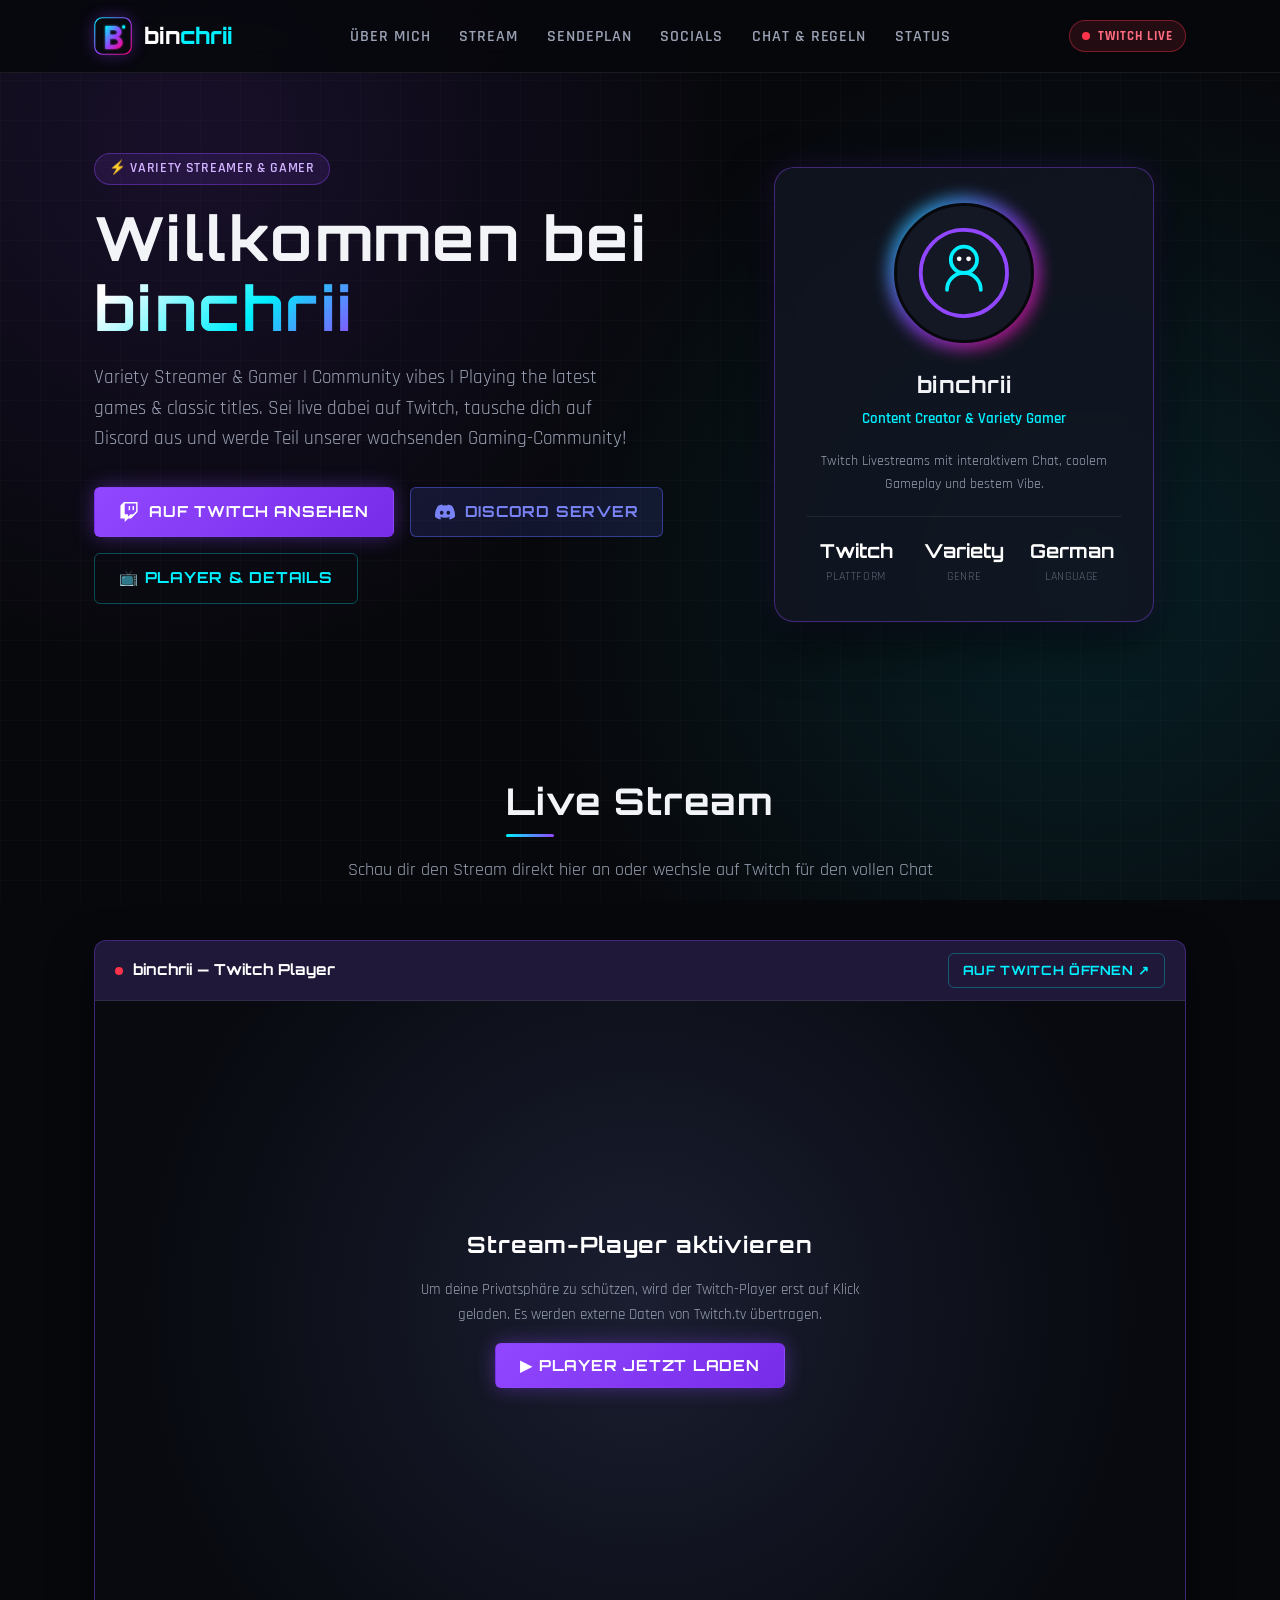
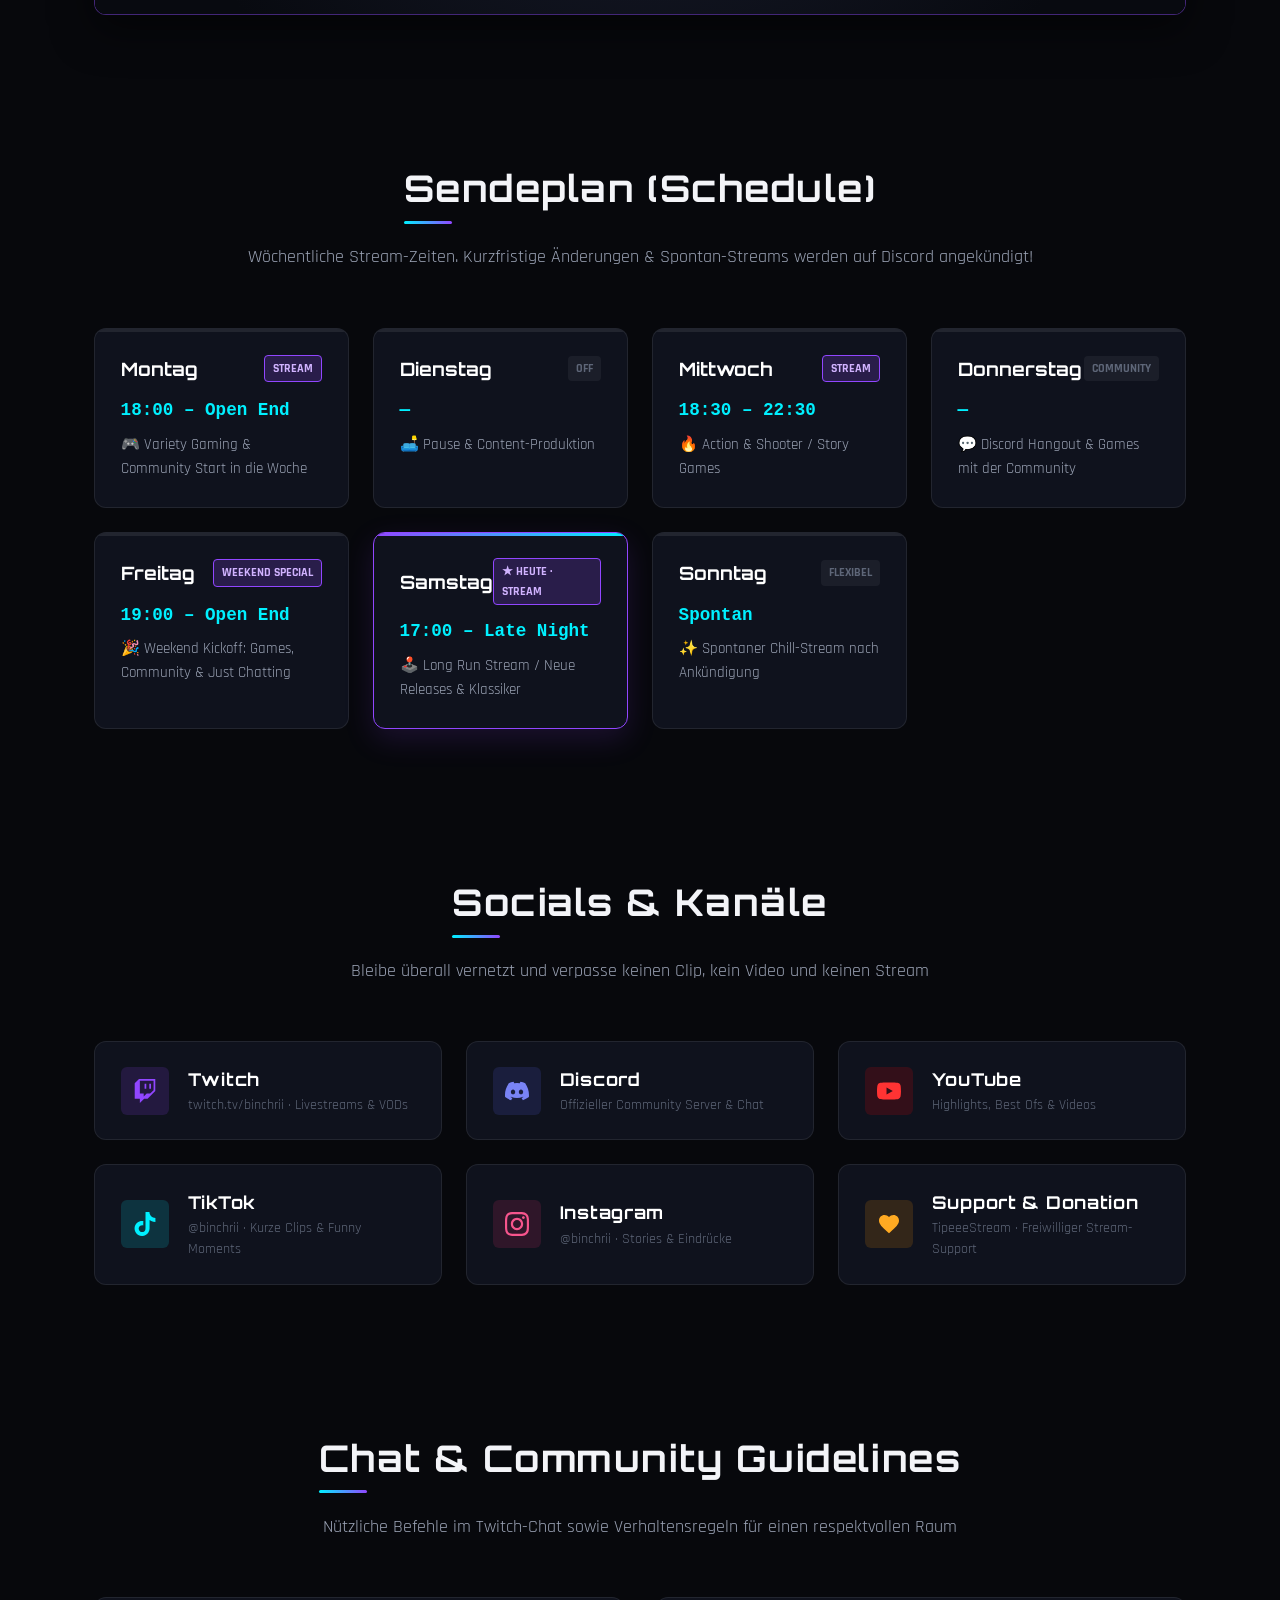
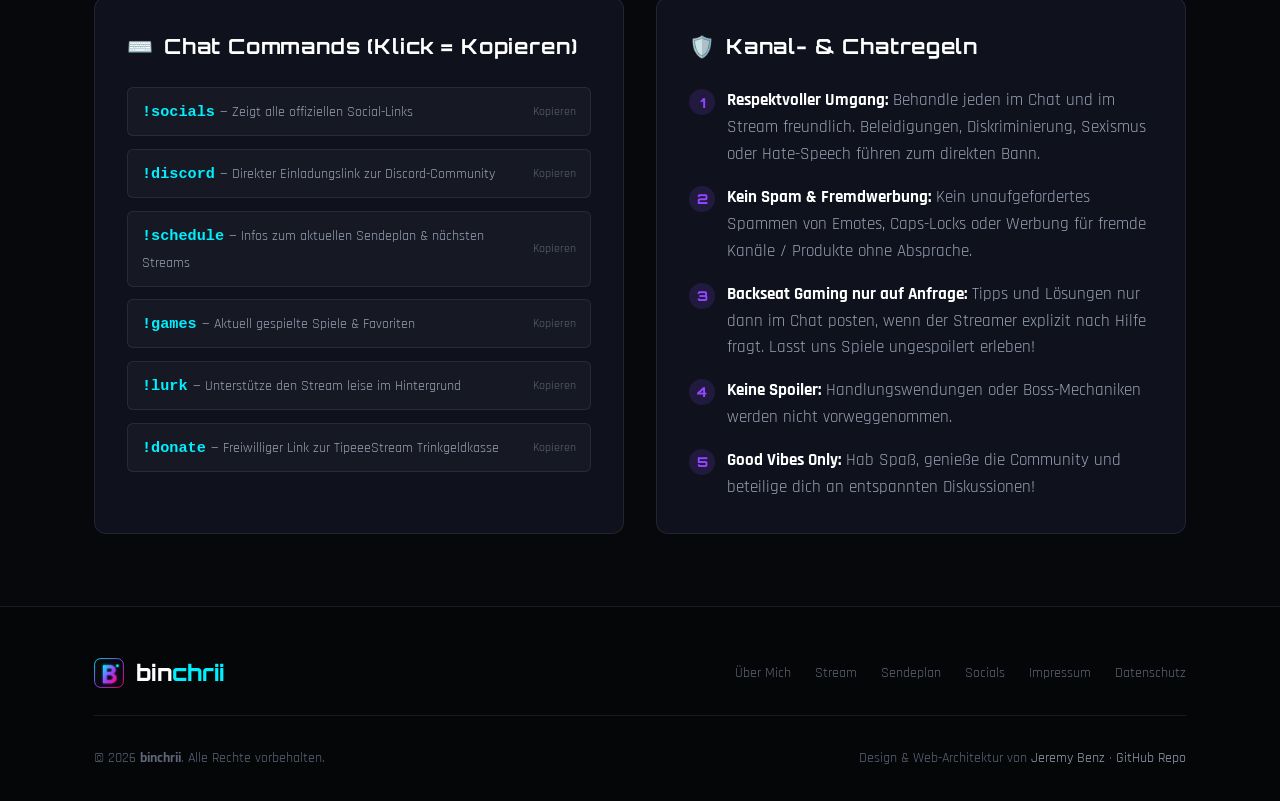
==== commit 18682404: "feat(web): add 404.html catch-all and link to global status page" ====
--- a/index.html
+++ b/index.html
@@ -44,6 +44,7 @@
         <li><a href="#schedule">Sendeplan</a></li>
         <li><a href="#socials">Socials</a></li>
         <li><a href="#community">Chat & Regeln</a></li>
+        <li><a href="https://benzjeremy.github.io/status/" target="_blank" rel="noopener noreferrer">Status</a></li>
       </ul>
 
       <div class="nav-cta">
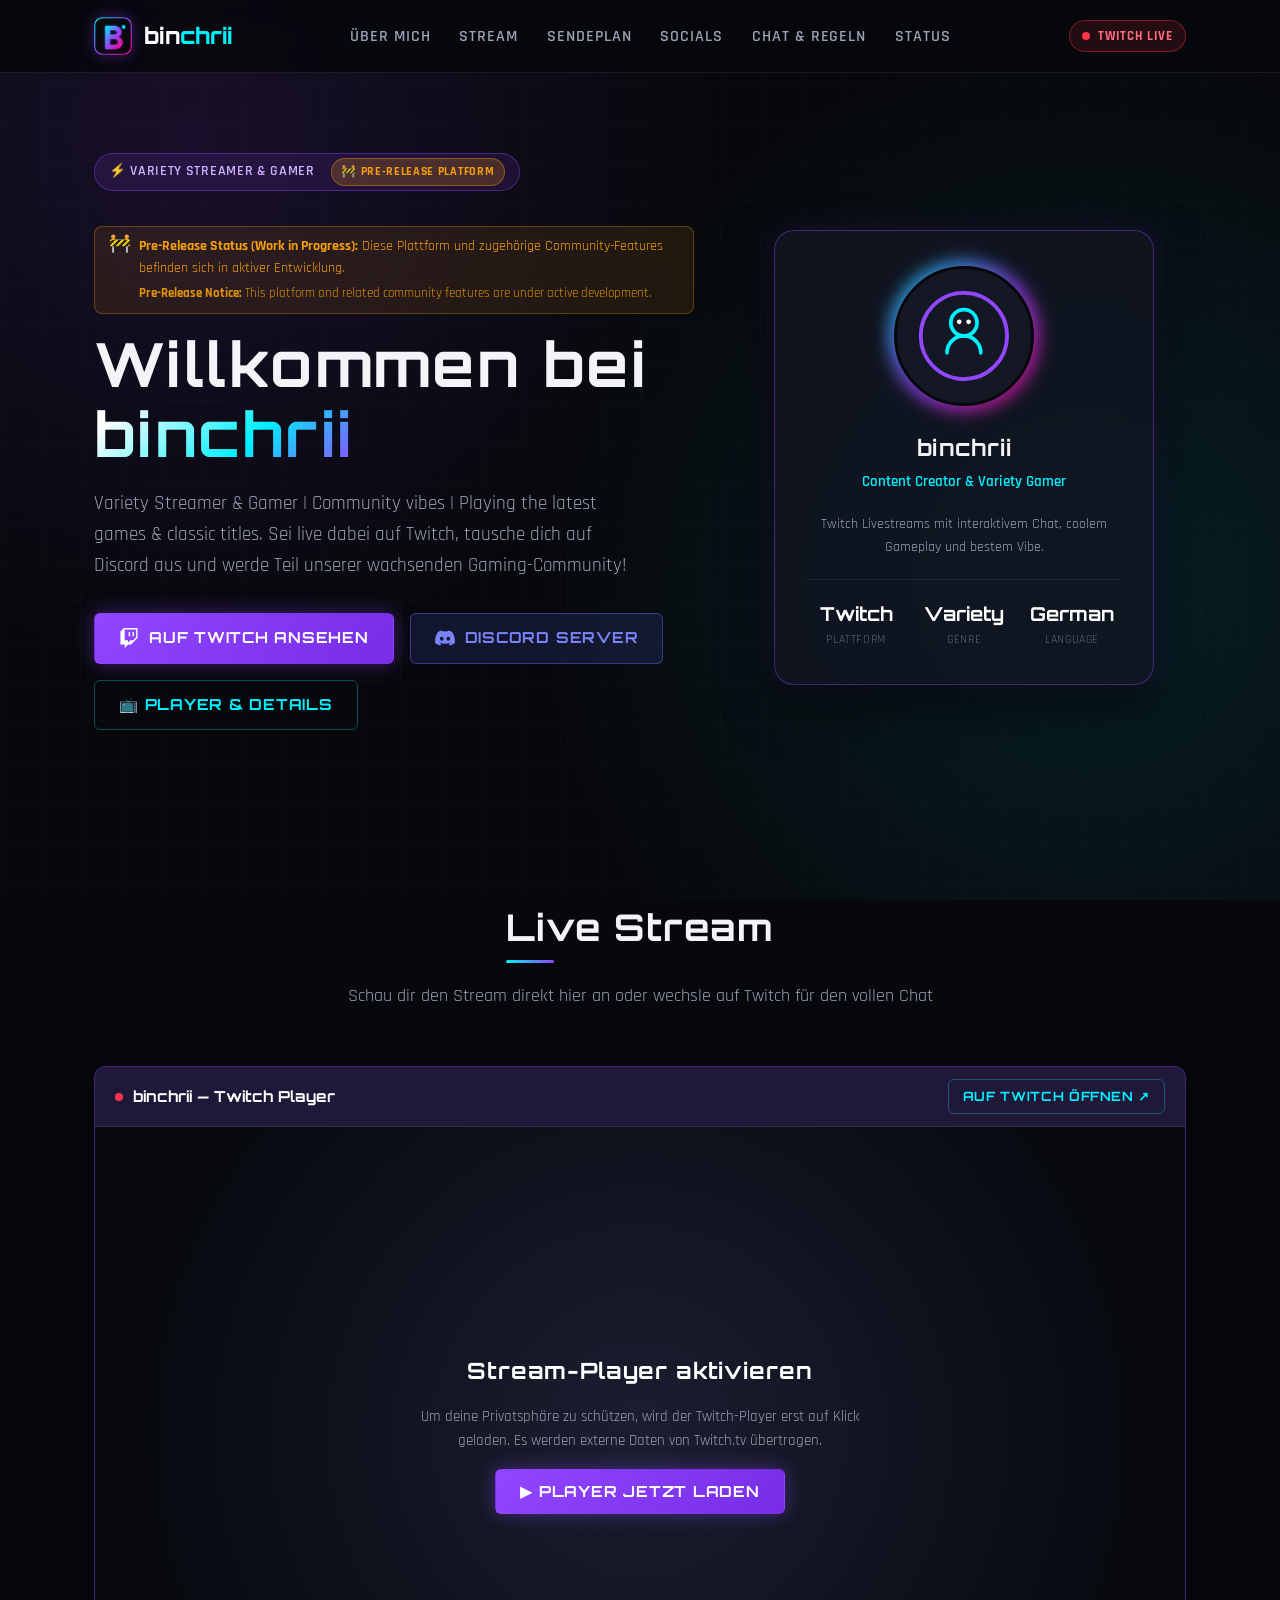
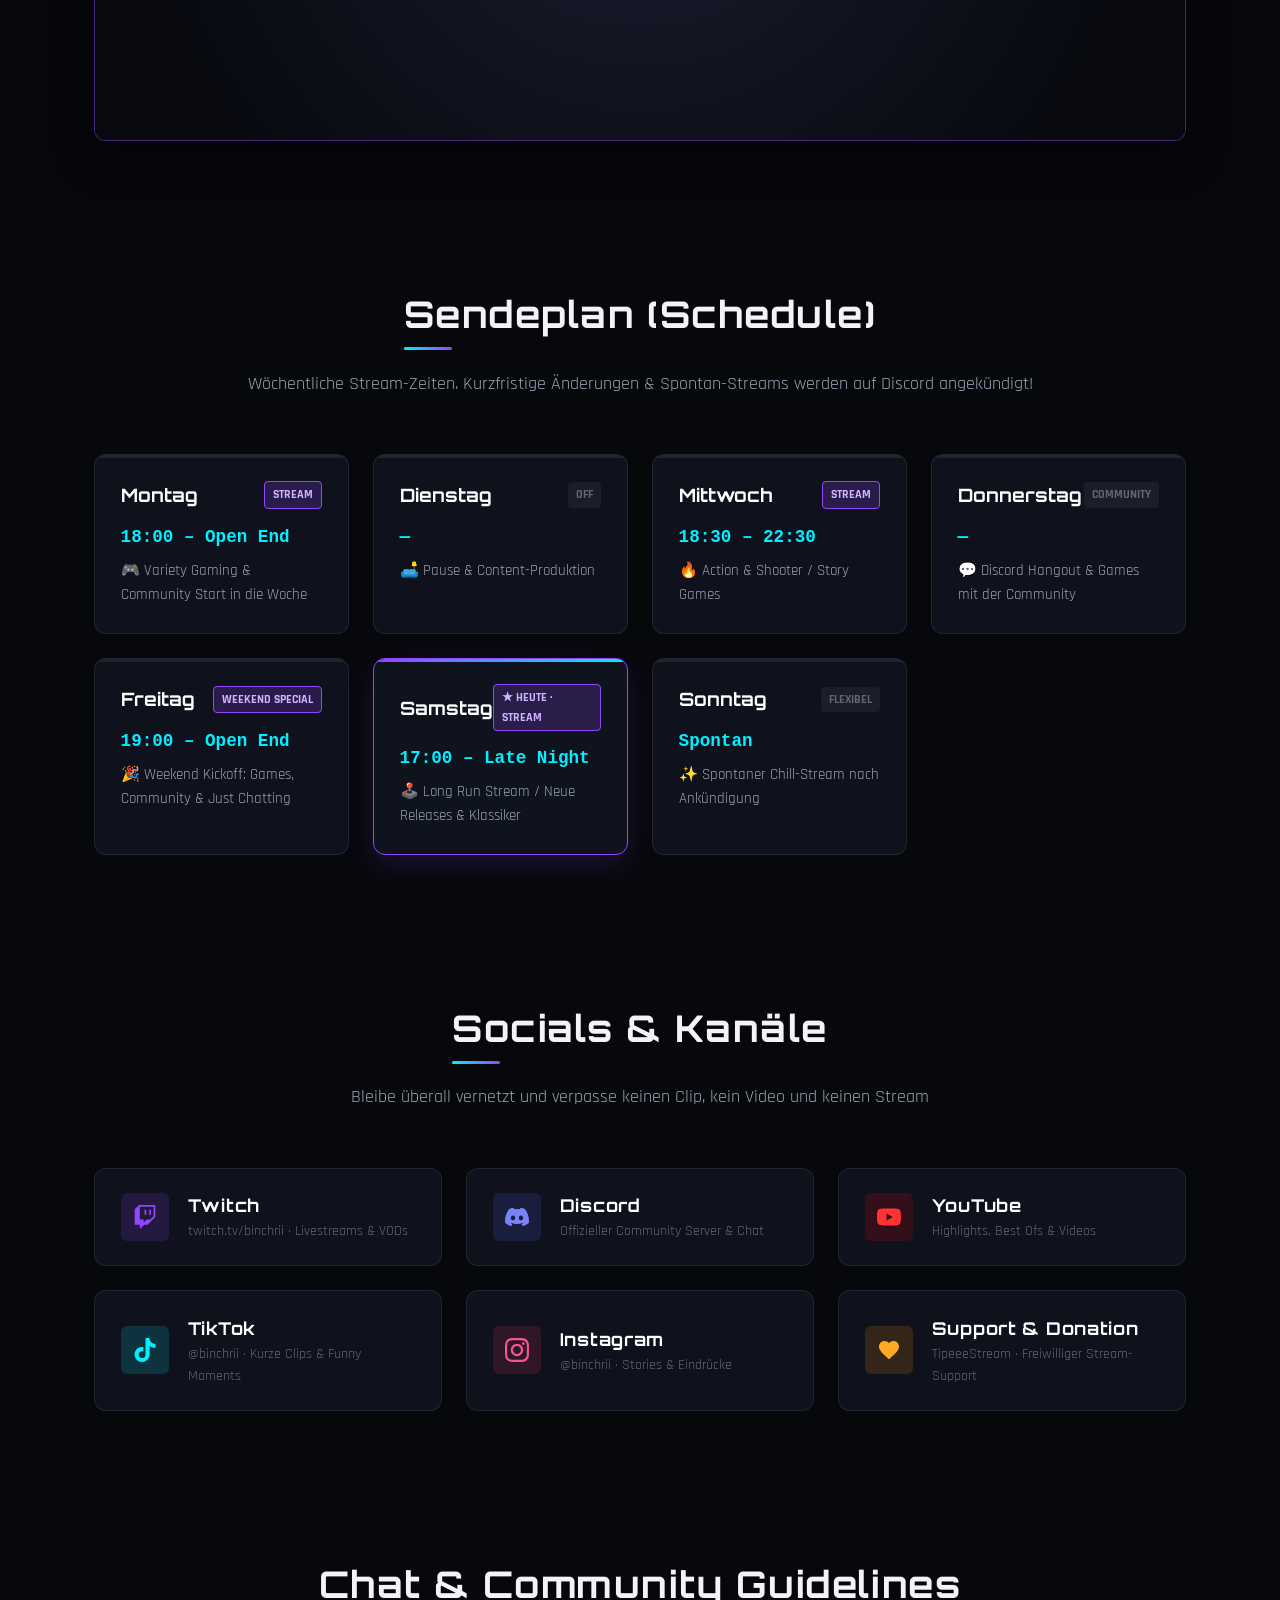
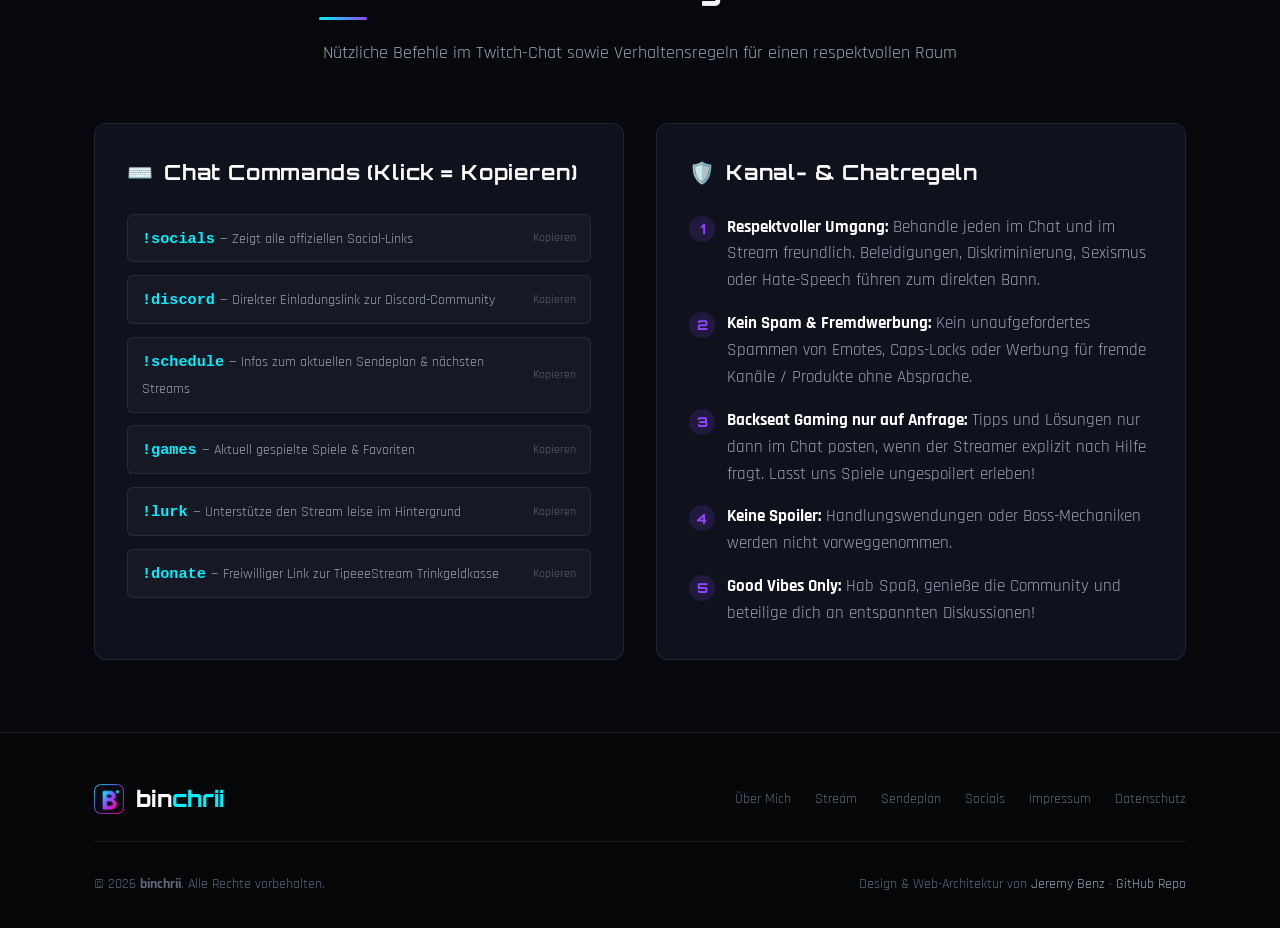
==== commit d092739a: "feat(web): add pre-release banners and status indicators" ====
--- a/index.html
+++ b/index.html
@@ -3,14 +3,14 @@
 <head>
   <meta charset="UTF-8">
   <meta name="viewport" content="width=device-width, initial-scale=1.0">
-  <title>binchrii — Offizielle Web-Präsenz & Twitch Streamer Hub</title>
+  <title>binchrii [Pre-Release] — Offizielle Web-Präsenz &amp; Twitch Streamer Hub</title>
   <meta name="description" content="Offizielle Website für den Twitch-Streamer binchrii. Variety Gaming, Community Streams, aktueller Sendeplan, Chat-Befehle und alle Social-Media-Links.">
   <meta name="theme-color" content="#07080c">
   
   <!-- Open Graph / Social Meta -->
   <meta property="og:type" content="website">
   <meta property="og:url" content="https://benzjeremy.github.io/binchrii/">
-  <meta property="og:title" content="binchrii — Variety Streamer & Gamer">
+  <meta property="og:title" content="binchrii — Variety Streamer &amp; Gamer">
   <meta property="og:description" content="Community vibes, aktuelle Spiele, Klassiker und regelmäßige Livestreams auf Twitch.">
   <meta property="og:image" content="https://benzjeremy.github.io/binchrii/favicon.svg">
 
@@ -43,7 +43,7 @@
         <li><a href="#stream">Stream</a></li>
         <li><a href="#schedule">Sendeplan</a></li>
         <li><a href="#socials">Socials</a></li>
-        <li><a href="#community">Chat & Regeln</a></li>
+        <li><a href="#community">Chat &amp; Regeln</a></li>
         <li><a href="https://benzjeremy.github.io/status/" target="_blank" rel="noopener noreferrer">Status</a></li>
       </ul>
 
@@ -62,8 +62,19 @@
     <div class="container hero-grid">
       <div class="hero-content">
         <div class="hero-tagline">
-          <span>⚡ Variety Streamer & Gamer</span>
-        </div>
+          <span>⚡ Variety Streamer &amp; Gamer</span>
+          <span style="margin-left: 0.5rem; background: rgba(245, 158, 11, 0.2); color: #f59e0b; border: 1px solid rgba(245, 158, 11, 0.4); padding: 0.2rem 0.6rem; border-radius: 999px; font-size: 0.75rem; font-weight: 700;">🚧 Pre-Release Platform</span>
+        </div>
+
+        <!-- Pre-Release Notice -->
+        <div style="margin: 1rem 0; background: rgba(245, 158, 11, 0.1); border: 1px solid rgba(245, 158, 11, 0.3); border-radius: 8px; padding: 0.6rem 0.9rem; color: #f59e0b; font-size: 0.85rem; display: flex; align-items: flex-start; gap: 0.5rem; text-align: left;">
+          <span style="font-size: 1.1rem; line-height: 1;">🚧</span>
+          <div>
+            <div><strong>Pre-Release Status (Work in Progress):</strong> Diese Plattform und zugehörige Community-Features befinden sich in aktiver Entwicklung.</div>
+            <div style="margin-top: 0.2rem; font-size: 0.8rem; opacity: 0.9;"><strong>Pre-Release Notice:</strong> This platform and related community features are under active development.</div>
+          </div>
+        </div>
+
         <h1 class="hero-title">
           Willkommen bei <br>
           <span class="gradient-text">binchrii</span>
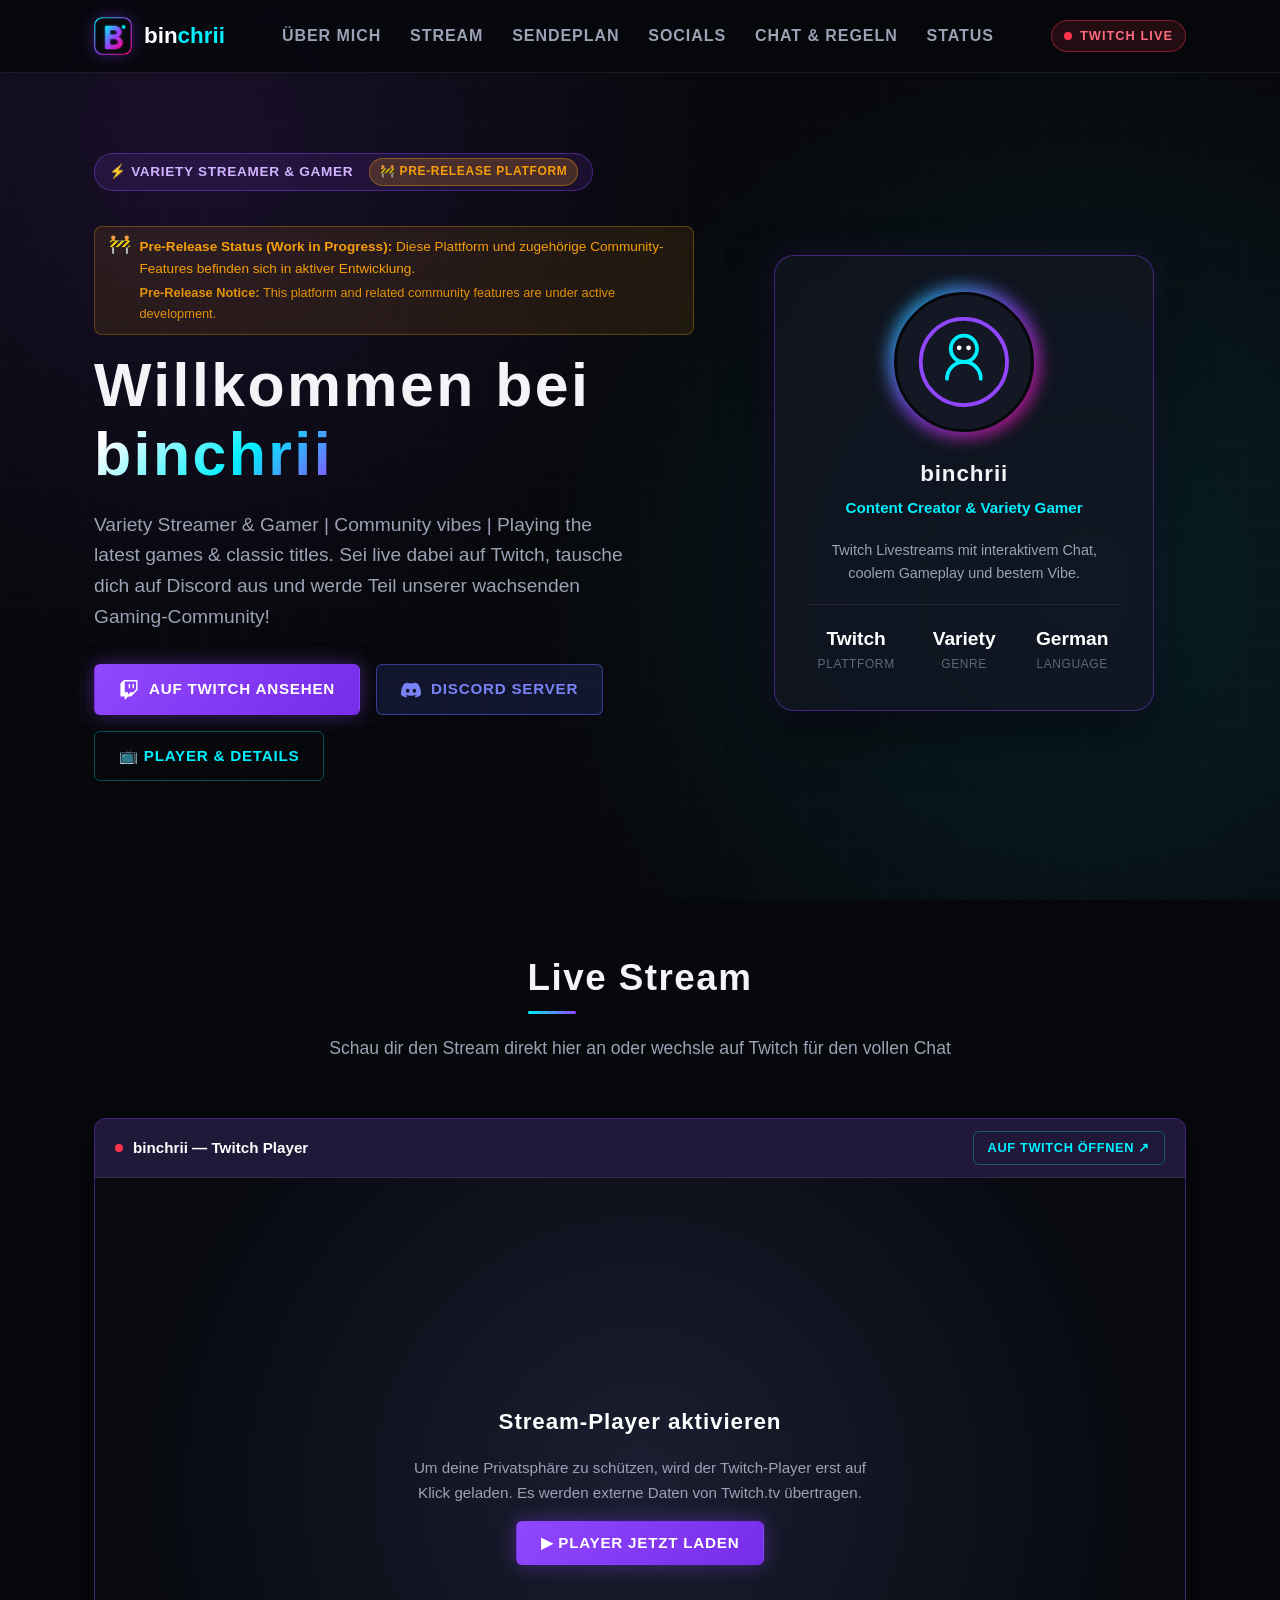
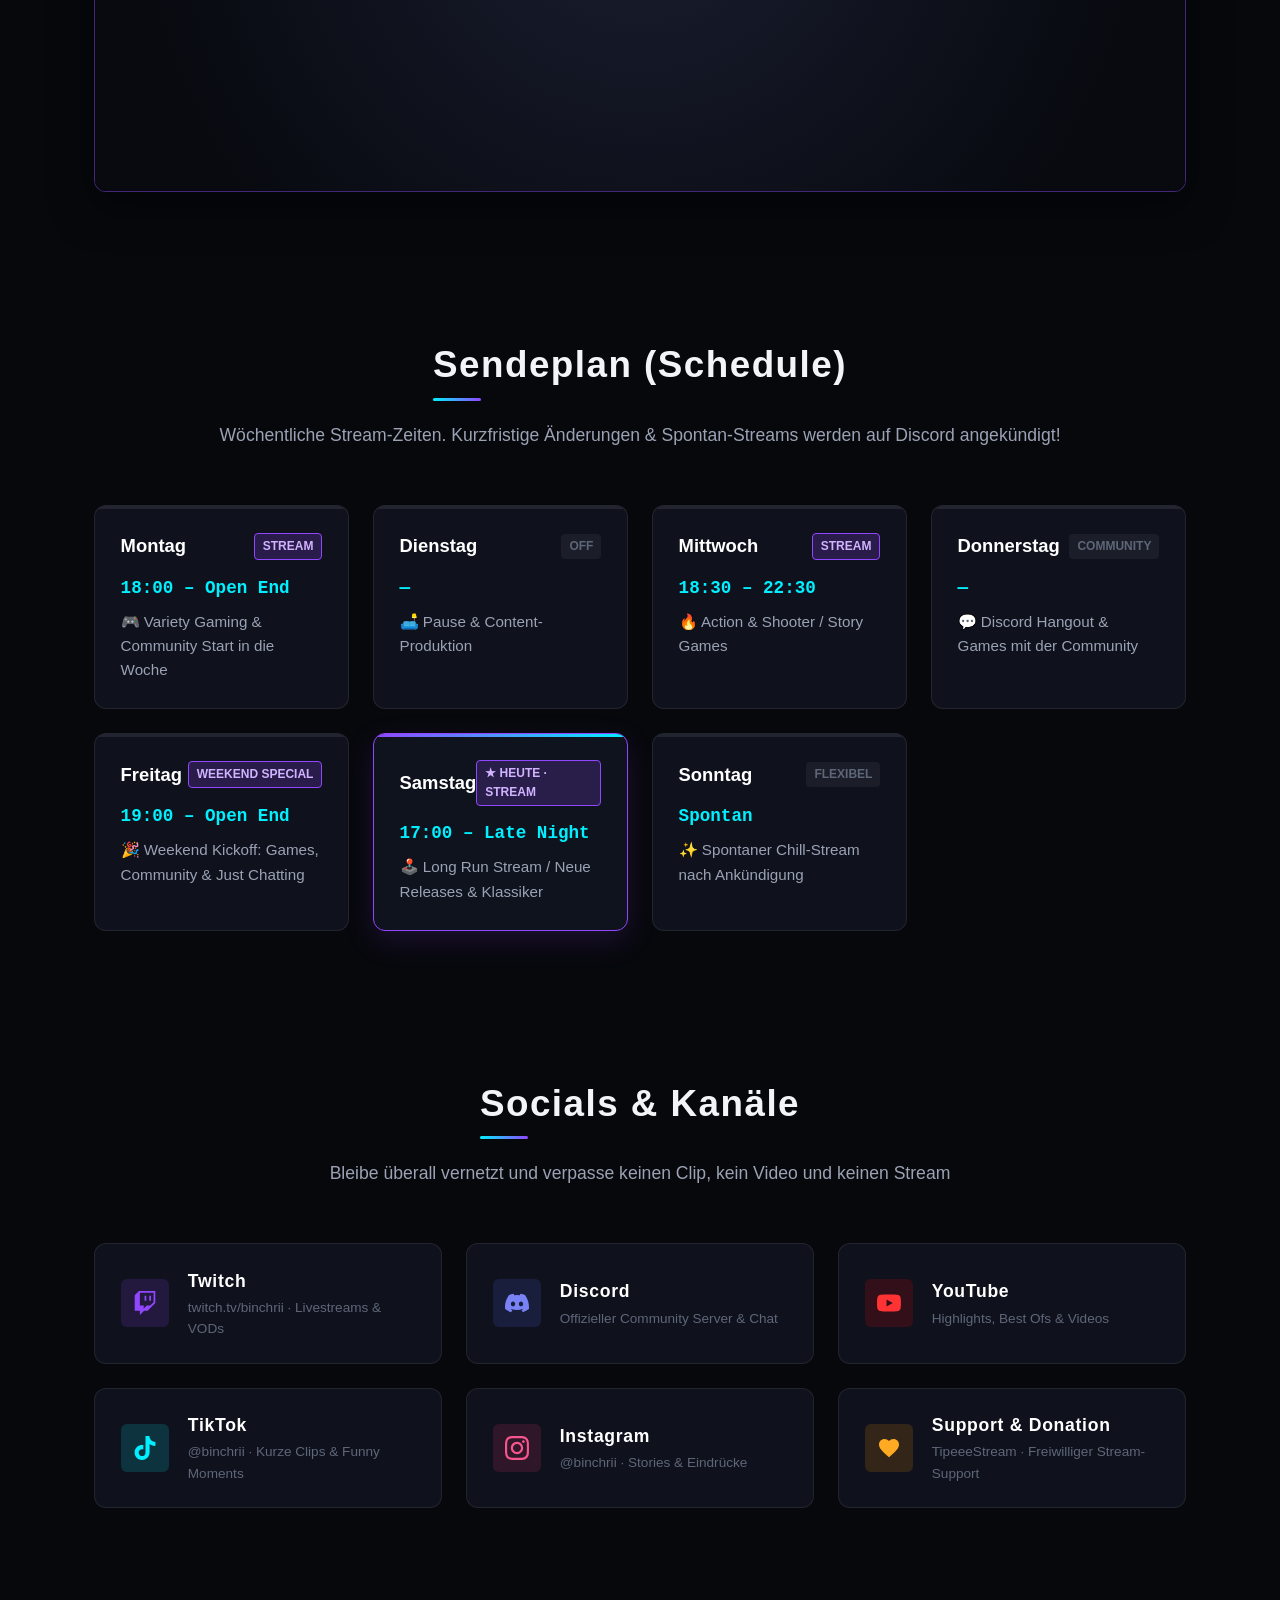
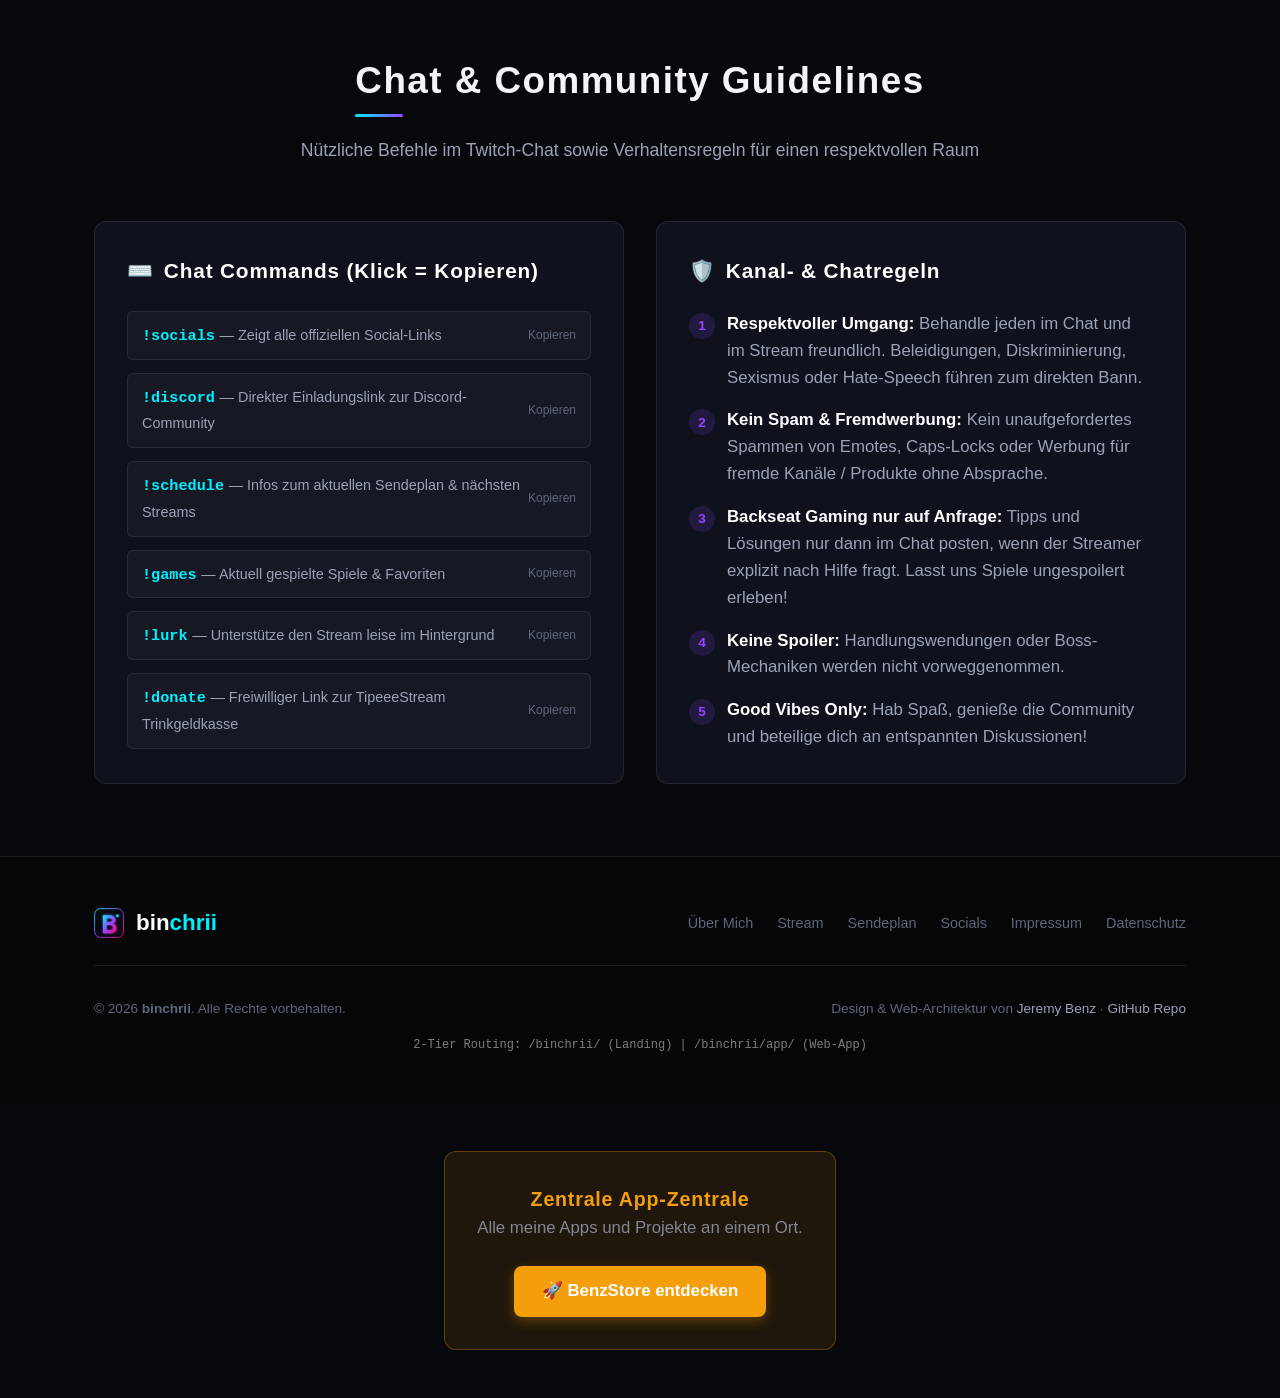
==== commit 6dbbdbc2: "feat: apply website standards (Security, BenzStore CTA, 2-Tier Routing, Go-Install)" ====
--- a/index.html
+++ b/index.html
@@ -1,6 +1,9 @@
 <!DOCTYPE html>
 <html lang="de">
 <head>
+  <meta http-equiv="Content-Security-Policy" content="default-src 'self'; script-src 'self' 'unsafe-inline'; style-src 'self' 'unsafe-inline'; img-src 'self' data: https:; font-src 'self'; frame-src 'none'; object-src 'none'; base-uri 'self';">
+  <meta http-equiv="X-Content-Type-Options" content="nosniff">
+  <meta name="referrer" content="strict-origin-when-cross-origin">
   <meta charset="UTF-8">
   <meta name="viewport" content="width=device-width, initial-scale=1.0">
   <title>binchrii [Pre-Release] — Offizielle Web-Präsenz &amp; Twitch Streamer Hub</title>
@@ -488,6 +491,7 @@
         </div>
       </div>
     </div>
+  <div class="routing-notice" style="text-align: center; padding: 1rem; font-size: 0.75rem; opacity: 0.5; font-family: monospace;">2-Tier Routing: /binchrii/ (Landing) | /binchrii/app/ (Web-App)</div>
   </footer>
 
   <!-- Toast Notification Container -->
@@ -495,5 +499,6 @@
 
   <!-- Vanilla JavaScript -->
   <script src="app.js"></script>
+  <section class="cta-section" style="margin: 3rem 0; text-align: center; font-family: sans-serif;"><div style="background: rgba(245, 158, 11, 0.1); border: 1px solid rgba(245, 158, 11, 0.3); border-radius: 12px; padding: 2rem; display: inline-block; max-width: 90%;"><h3 style="margin-top: 0; color: #f59e0b;">Zentrale App-Zentrale</h3><p style="margin-bottom: 1.5rem; opacity: 0.8;">Alle meine Apps und Projekte an einem Ort.</p><a class="btn-benzstore" href="https://benzjeremy.github.io/benzstore/" target="_blank" rel="noopener noreferrer" style="background: #f59e0b; color: #fff; padding: 12px 28px; border-radius: 8px; text-decoration: none; font-weight: bold; display: inline-block; box-shadow: 0 4px 12px rgba(245, 158, 11, 0.3);">🚀 BenzStore entdecken</a></div></section>
 </body>
 </html>
